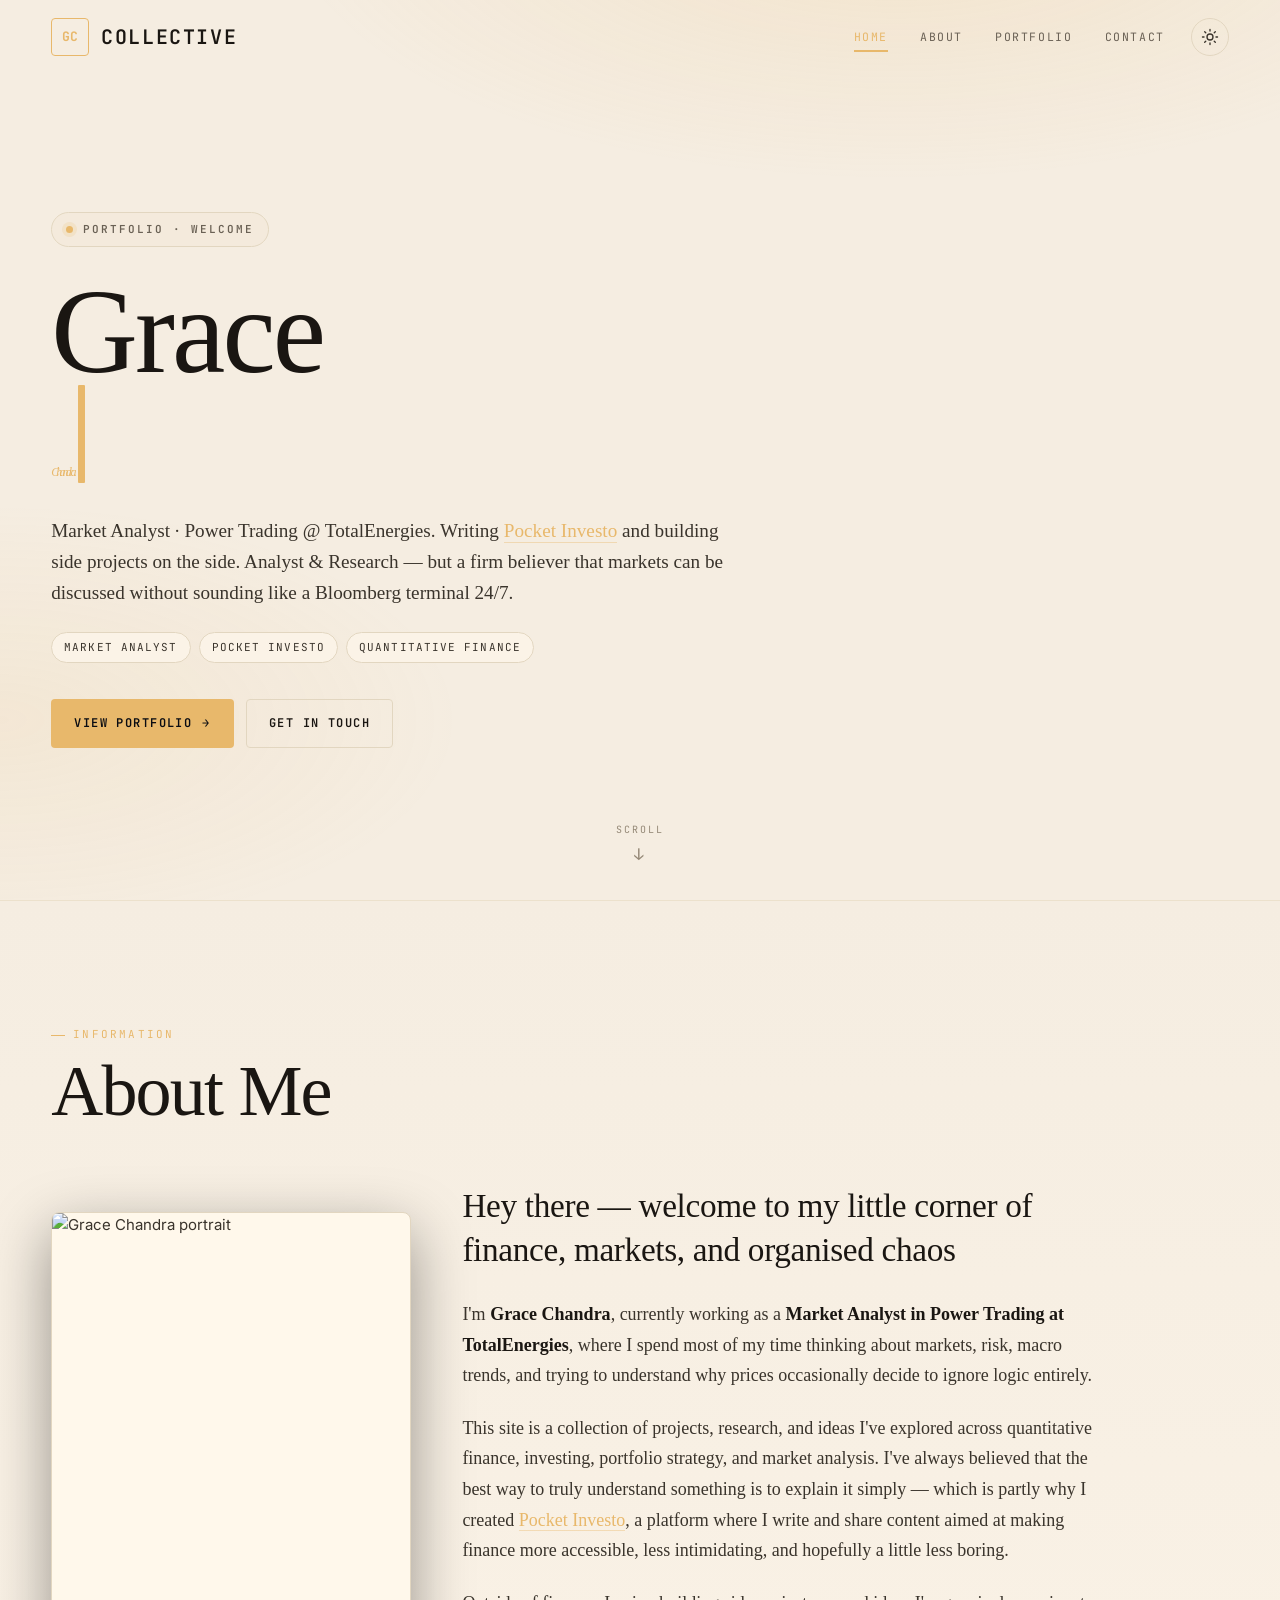
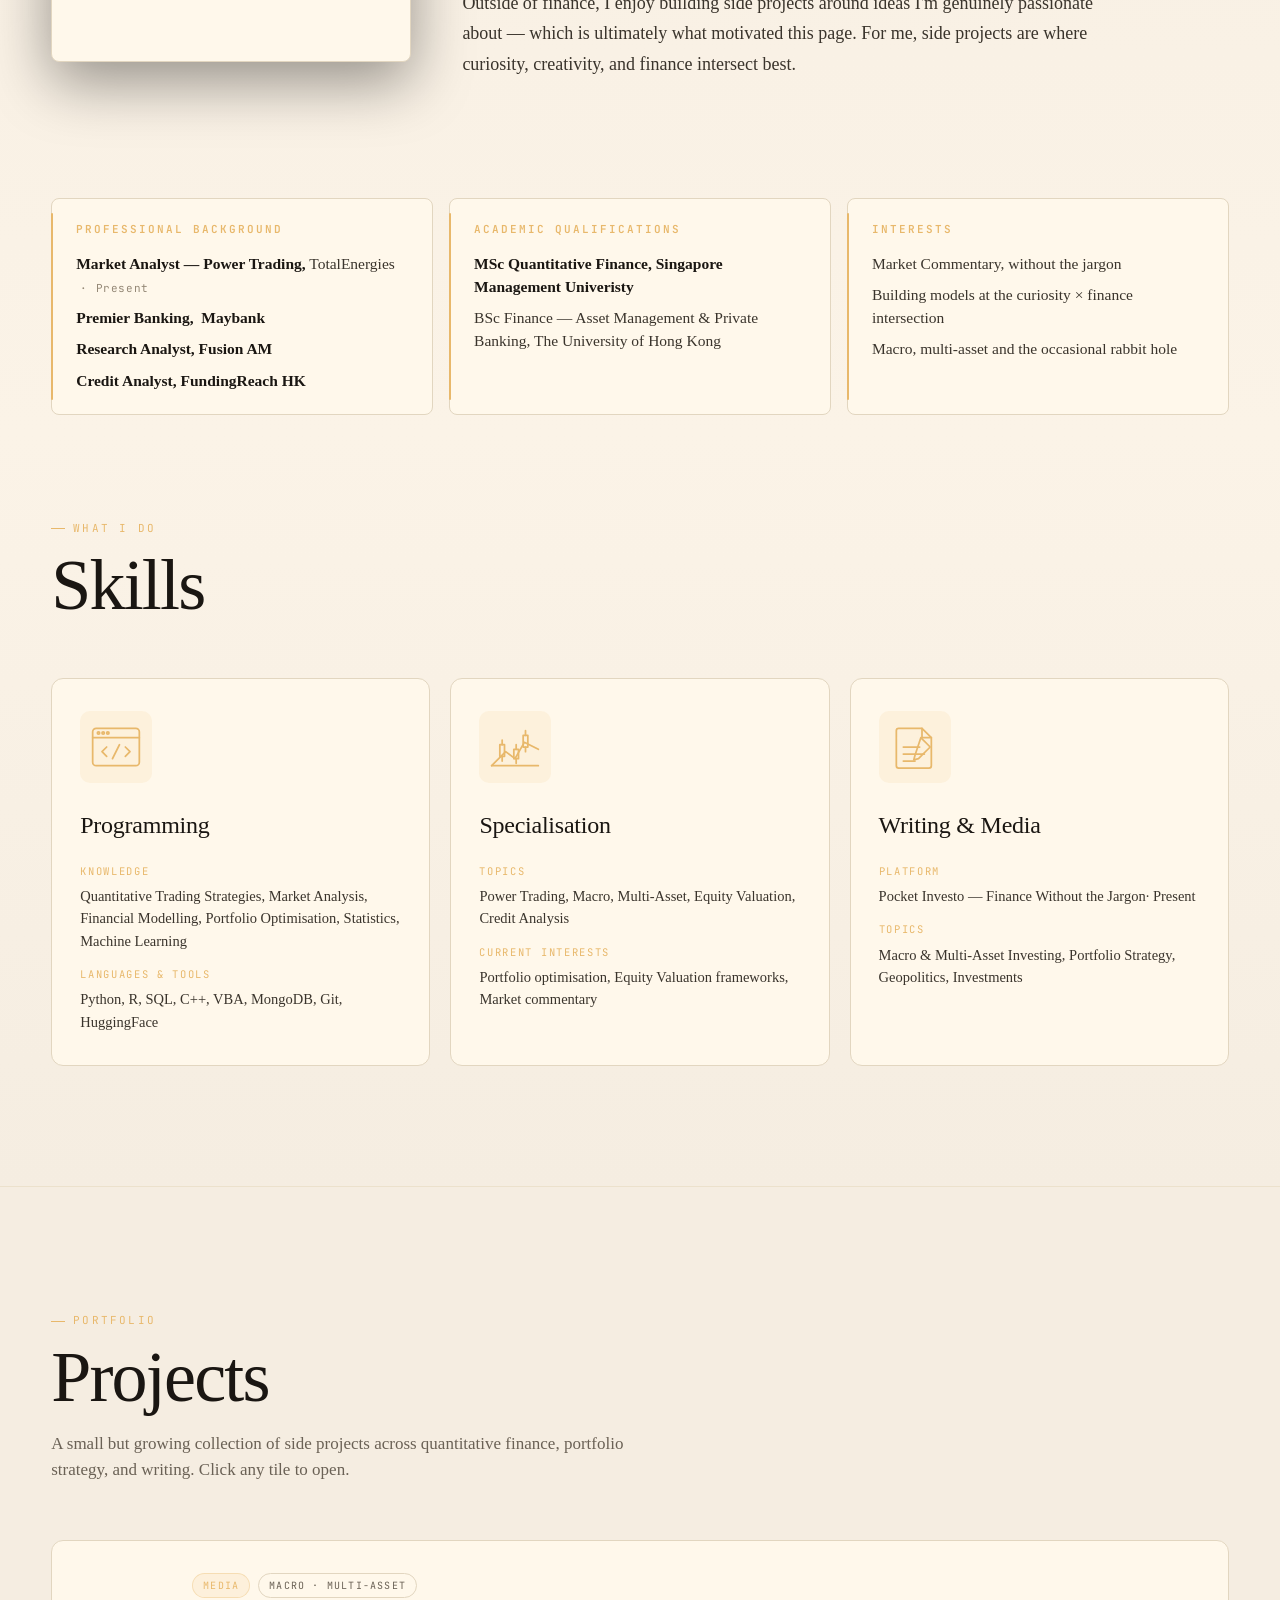
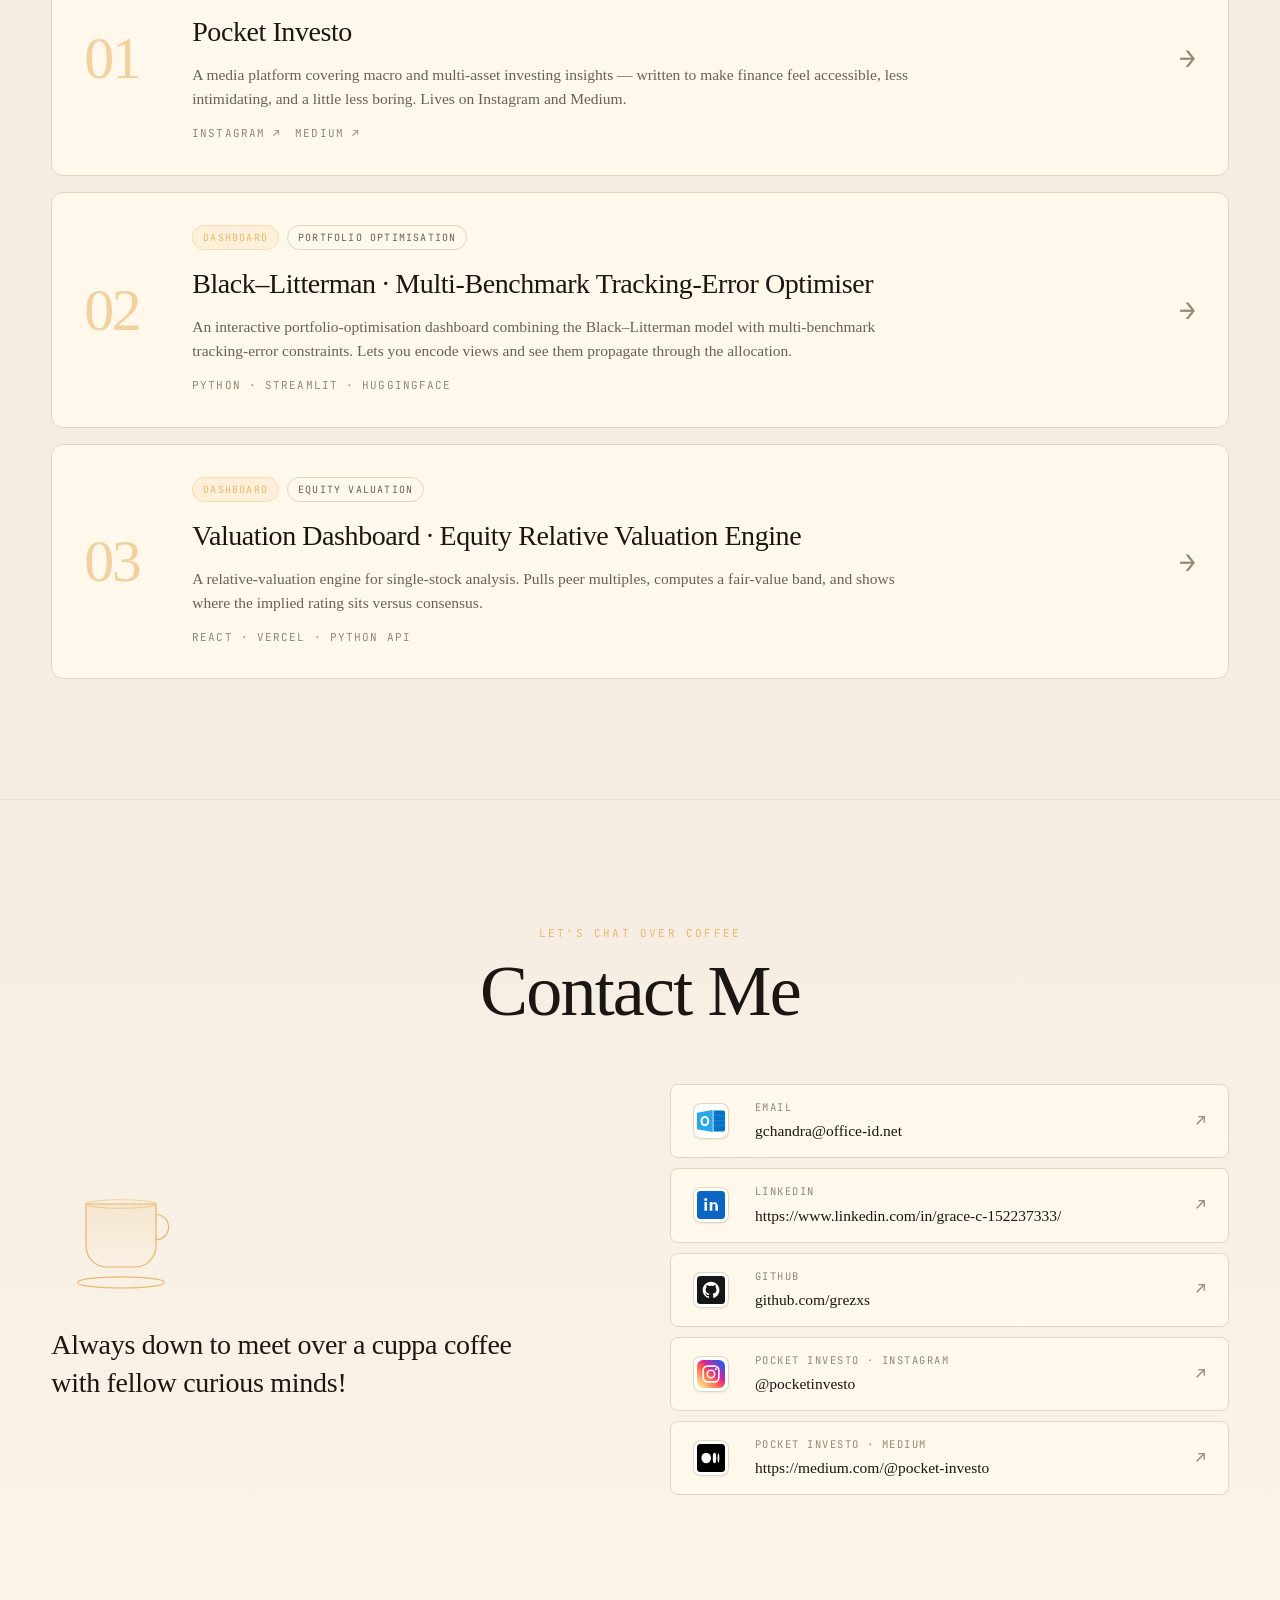
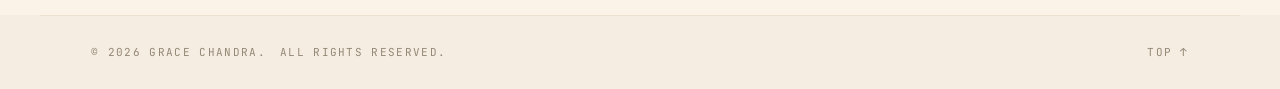
==== Portfolio.html @ b72a038a "Add files via upload first commit" ====
<!doctype html>
<html lang="en" data-theme="dark">
<head>
  <meta charset="utf-8" />
  <meta name="viewport" content="width=device-width, initial-scale=1" />
  <title>GCollective · Market Analyst · Pocket Investo</title>
  <link rel="stylesheet" href="colors_and_type.css" />
  <link rel="stylesheet" href="quant.css" />
</head>
<body>

  <!-- ────────────────  NAV  ──────────────── -->
  <header class="nav" data-screen-label="00 Nav">
    <a class="brand" href="#home" aria-label="Home">
      <span class="brand-mark">GC</span>
      <span class="brand-text">
        <span class="brand-name" style="text-transform: none; font-size: 20px">COLLECTIVE<span style="text-transform: lowercase;"></span></span>
      </span>
    </a>
    <nav class="nav-links" aria-label="Primary">
      <a href="#home">Home</a>
      <a href="#about">About</a>
      <a href="#portfolio">Portfolio</a>
      <a href="#contact">Contact</a>
      <button class="theme-toggle" id="theme-toggle" aria-label="Toggle dark/light mode" title="Toggle dark/light mode">
        <svg class="icon-sun"  viewBox="0 0 24 24" width="18" height="18" fill="none" stroke="currentColor" stroke-width="1.8" stroke-linecap="round" stroke-linejoin="round" aria-hidden="true"><circle cx="12" cy="12" r="4"/><path d="M12 2v2M12 20v2M2 12h2M20 12h2M4.93 4.93l1.41 1.41M17.66 17.66l1.41 1.41M4.93 19.07l1.41-1.41M17.66 6.34l1.41-1.41"/></svg>
        <svg class="icon-moon" viewBox="0 0 24 24" width="18" height="18" fill="none" stroke="currentColor" stroke-width="1.8" stroke-linecap="round" stroke-linejoin="round" aria-hidden="true"><path d="M21 12.79A9 9 0 1 1 11.21 3 7 7 0 0 0 21 12.79z"/></svg>
      </button>
    </nav>
  </header>


  <!-- ────────────────  HERO / HOME  ──────────────── -->
  <section id="home" class="hero" data-screen-label="01 Home">
    <div class="hero-grid">
      <div class="hero-text">
        <div class="eyebrow">
          <span class="dot"></span>
          <span>PORTFOLIO · WELCOME</span>
        </div>

        <h1 class="display display-cycle" aria-label="Grace Chandra">
          <span class="cyc cyc-1" style="text-align: left"><span class="cyc-text" data-cyc="first" style="font-size: 120px">GC</span><span class="cyc-caret" data-caret="first"></span></span>
          <em class="cyc cyc-2"><span class="cyc-text" data-cyc="second" style="font-size: 12px">Investo.</span><span class="cyc-caret" data-caret="second"></span></em>
        </h1>

        <p class="lede">
          Market Analyst&nbsp;·&nbsp;Power Trading @ TotalEnergies. Writing
          <a href="https://www.instagram.com/pocketinvesto/" target="_blank" rel="noopener">Pocket Investo</a> and building side projects on the side.
          Analyst &amp; Research — but a firm believer that markets can be discussed without sounding like a Bloomberg terminal 24/7.
        </p>

        <p class="subline">
          <span class="pill">Market Analyst</span>
          <span class="pill">Pocket Investo</span>
          <span class="pill">Quantitative Finance</span>
        </p>

        <div class="cta-row">
          <a class="btn btn-primary" href="#portfolio">View Portfolio <span class="arrow">→</span></a>
          <a class="btn btn-ghost" href="#contact">Get in Touch</a>
        </div>
      </div>
    </div>

    <a href="#about" class="scroll-cue" aria-label="Scroll to About">
      <span>Scroll</span>
      <span class="arrow-down">↓</span>
    </a>
  </section>


  <!-- ────────────────  ABOUT  ──────────────── -->
  <section id="about" class="about" data-screen-label="02 About">
    <div class="section-head">
      <span class="kicker">Information</span>
      <h2 class="section-title">About Me</h2>
    </div>

    <div class="about-grid">
      <aside class="about-portrait">
        <div class="portrait-frame">
          <img src="uploads/profile_photo-1779107122001.png" alt="Grace Chandra portrait" />
        </div>
        <div class="portrait-caption">
          <span>
</span>
          <span>
</span>
        </div>
      </aside>

      <div class="about-body">
        <p class="hello">Hey there — welcome to my little corner of finance, markets, and organised chaos</p>

        <p>
          I'm <strong>Grace Chandra</strong>, currently working as a <strong>Market Analyst in Power Trading at TotalEnergies</strong>, where I spend most of my time thinking about markets, risk, macro trends, and trying to understand why prices occasionally decide to ignore logic entirely.
        </p>

        <p>
          This site is a collection of projects, research, and ideas I've explored across quantitative finance, investing, portfolio strategy, and market analysis. I've always believed that the best way to truly understand something is to explain it simply — which is partly why I created <a href="https://www.instagram.com/pocketinvesto/" target="_blank" rel="noopener">Pocket Investo</a>, a platform where I write and share content aimed at making finance more accessible, less intimidating, and hopefully a little less boring.
        </p>

        <p>
          Outside of finance, I enjoy building side projects around ideas I'm genuinely passionate about — which is ultimately what motivated this page. For me, side projects are where curiosity, creativity, and finance intersect best.
        </p>
      </div>
    </div>

    <!-- ──────────  BIO BLOCKS  ────────── -->
    <div class="bio-blocks">
      <div class="bio-block">
        <h3>Professional Background</h3>
        <ul>
          <li><strong>Market Analyst — Power Trading,</strong> TotalEnergies <em>· Present</em></li>
          <li><strong>Premier Banking,  Maybank</strong></li>
          <li><strong>Research Analyst, Fusion AM</strong></li>
          <li><strong>Credit Analyst, FundingReach HK</strong></li>
        </ul>
      </div>

      <div class="bio-block">
        <h3>Academic Qualifications</h3>
        <ul>
          <li><strong>MSc Quantitative Finance, Singapore Management Univeristy</strong></li>
          <li>BSc Finance — Asset Management &amp; Private Banking, The University of Hong Kong</li>
        </ul>
      </div>

      <div class="bio-block">
        <h3>Interests</h3>
        <ul>
          <li>Market Commentary, without the jargon</li>
          <li>Building models at the curiosity × finance intersection</li>
          <li>Macro, multi-asset and the occasional rabbit hole</li>
        </ul>
      </div>
    </div>


    <!-- ──────────  SKILLS  ────────── -->
    <div class="section-head" style="margin-top: 100px;">
      <span class="kicker">What I Do</span>
      <h2 class="section-title">Skills</h2>
    </div>

    <div class="skills-grid">
      <article class="skill-card">
        <div class="skill-icon">
          <!-- code glyph -->
          <svg viewBox="0 0 48 48" width="56" height="56" fill="none" stroke="currentColor" stroke-width="1.5" stroke-linecap="round" stroke-linejoin="round" aria-hidden="true">
            <rect x="4" y="8" width="40" height="32" rx="3"/>
            <path d="M4 16h40"/>
            <circle cx="9" cy="12" r="1"/>
            <circle cx="13" cy="12" r="1"/>
            <circle cx="17" cy="12" r="1"/>
            <path d="M16 24l-4 4 4 4"/>
            <path d="M32 24l4 4-4 4"/>
            <path d="M27 22l-6 12"/>
          </svg>
        </div>
        <h3>Programming</h3>
        <p class="skill-label">Knowledge</p>
        <p>Quantitative Trading Strategies, Market Analysis, Financial Modelling, Portfolio Optimisation, Statistics, Machine Learning</p>
        <p class="skill-label">Languages &amp; Tools</p>
        <p>Python, R, SQL, C++, VBA, MongoDB, Git, HuggingFace </p>
      </article>

      <article class="skill-card">
        <div class="skill-icon">
          <!-- specialisation: candlestick + trend -->
          <svg viewBox="0 0 48 48" width="56" height="56" fill="none" stroke="currentColor" stroke-width="1.5" stroke-linecap="round" stroke-linejoin="round" aria-hidden="true">
            <path d="M4 40h40"/>
            <path d="M4 40L16 28l8 6 8-14 12 6"/>
            <rect x="11" y="22" width="4" height="10"/>
            <path d="M13 18v4M13 32v4"/>
            <rect x="23" y="26" width="4" height="8"/>
            <path d="M25 22v4M25 34v4"/>
            <rect x="31" y="14" width="4" height="10"/>
            <path d="M33 10v4M33 24v4"/>
          </svg>
        </div>
        <h3>Specialisation</h3>
        <p class="skill-label">Topics</p>
        <p>Power Trading, Macro, Multi-Asset, Equity Valuation, Credit Analysis</p>
        <p class="skill-label">Current Interests</p>
        <p>Portfolio optimisation, Equity Valuation frameworks, Market commentary</p>
      </article>

      <article class="skill-card">
        <div class="skill-icon">
          <!-- writing: pen on paper -->
          <svg viewBox="0 0 48 48" width="56" height="56" fill="none" stroke="currentColor" stroke-width="1.5" stroke-linecap="round" stroke-linejoin="round" aria-hidden="true">
            <path d="M10 8h20l8 8v24a2 2 0 0 1-2 2H10a2 2 0 0 1-2-2V10a2 2 0 0 1 2-2z"/>
            <path d="M30 8v8h8"/>
            <path d="M14 24h14"/>
            <path d="M14 30h18"/>
            <path d="M14 36h10"/>
            <path d="M32 18l8 8-10 10-4 1 1-4z" transform="translate(-3 -2)"/>
          </svg>
        </div>
        <h3>Writing &amp; Media</h3>
        <p class="skill-label">Platform</p>
        <p>Pocket Investo — Finance Without the Jargon· Present</p>
        <p class="skill-label">Topics</p>
        <p>Macro &amp; Multi-Asset Investing, Portfolio Strategy, Geopolitics, Investments</p>
      </article>
    </div>
  </section>


  <!-- ────────────────  PORTFOLIO  ──────────────── -->
  <section id="portfolio" class="portfolio" data-screen-label="03 Portfolio">
    <div class="section-head">
      <span class="kicker">Portfolio</span>
      <h2 class="section-title">Projects</h2>
      <p class="section-sub">A small but growing collection of side projects across quantitative finance, portfolio strategy, and writing. Click any tile to open.</p>
    </div>

    <div class="project-grid">

      <a class="project" href="https://www.instagram.com/pocketinvesto/" target="_blank" rel="noopener">
        <div class="project-no">01</div>
        <div class="project-body">
          <div class="project-tags">
            <span>Media</span>
            <span>Macro · Multi-Asset</span>
          </div>
          <h3 class="project-title">Pocket Investo</h3>
          <p class="project-desc">
            A media platform covering macro and multi-asset investing insights — written to make finance feel accessible, less intimidating, and a little less boring. Lives on Instagram and Medium.
          </p>
          <div class="project-links">
            <span class="project-link">Instagram&nbsp;↗</span>
            <span class="project-link">Medium&nbsp;↗</span>
          </div>
        </div>
        <div class="project-arrow">→</div>
      </a>

      <a class="project" href="https://huggingface.co/spaces/gchandra19/BL-MBTE-Dashboard" target="_blank" rel="noopener">
        <div class="project-no">02</div>
        <div class="project-body">
          <div class="project-tags">
            <span>Dashboard</span>
            <span>Portfolio Optimisation</span>
          </div>
          <h3 class="project-title">Black–Litterman · Multi-Benchmark Tracking-Error Optimiser</h3>
          <p class="project-desc">
            An interactive portfolio-optimisation dashboard combining the Black–Litterman model with multi-benchmark tracking-error constraints. Lets you encode views and see them propagate through the allocation.
          </p>
          <div class="project-links">
            <span class="project-link">Python&nbsp;·&nbsp;Streamlit&nbsp;·&nbsp;HuggingFace</span>
          </div>
        </div>
        <div class="project-arrow">→</div>
      </a>

      <a class="project" href="https://stock-rating-analysis.vercel.app/" target="_blank" rel="noopener">
        <div class="project-no">03</div>
        <div class="project-body">
          <div class="project-tags">
            <span>Dashboard</span>
            <span>Equity Valuation</span>
          </div>
          <h3 class="project-title">Valuation Dashboard · Equity Relative Valuation Engine
</h3>
          <p class="project-desc">
            A relative-valuation engine for single-stock analysis. Pulls peer multiples, computes a fair-value band, and shows where the implied rating sits versus consensus.
          </p>
          <div class="project-links">
            <span class="project-link">React&nbsp;·&nbsp;Vercel&nbsp;·&nbsp;Python&nbsp;API</span>
          </div>
        </div>
        <div class="project-arrow">→</div>
      </a>

    </div>
  </section>


  <!-- ────────────────  CONTACT  ──────────────── -->
  <section id="contact" class="contact" data-screen-label="04 Contact">
    <div class="section-head centered">
      <span class="kicker">Let's chat over coffee</span>
      <h2 class="section-title">Contact Me</h2>
    </div>

    <div class="contact-grid">
      <div class="contact-blurb">
        <!-- Illustration: animated, switchable via Tweaks → Contact illo -->
        <div class="contact-illo" aria-hidden="true">

          <!-- A) Coffee cup with rising steam (default) -->
          <svg viewBox="0 0 200 200" class="coffee-svg illo-variant" data-illo="coffee">
            <defs>
              <linearGradient id="cgrad" x1="0" x2="0" y1="0" y2="1">
                <stop offset="0%"  stop-color="var(--action)" stop-opacity="0.18"/>
                <stop offset="100%" stop-color="var(--action)" stop-opacity="0"/>
              </linearGradient>
              <clipPath id="steamClip">
                <rect x="55" y="-20" width="90" height="70"/>
              </clipPath>
            </defs>
            <!-- Steam group: each wisp drifts up & fades, staggered -->
            <g clip-path="url(#steamClip)" class="steam-group">
              <path class="wisp wisp-1" d="M82 50 q-7 -12 3 -22 q11 12 -3 22z" fill="none" stroke="currentColor" stroke-width="1.5"/>
              <path class="wisp wisp-2" d="M100 50 q-7 -12 3 -22 q11 12 -3 22z" fill="none" stroke="currentColor" stroke-width="1.5"/>
              <path class="wisp wisp-3" d="M118 50 q-7 -12 3 -22 q11 12 -3 22z" fill="none" stroke="currentColor" stroke-width="1.5"/>
            </g>
            <!-- Cup (gently bobs) -->
            <g class="cup-group">
              <path d="M50 60 h100 v60 a30 30 0 0 1 -30 30 h-40 a30 30 0 0 1 -30 -30 z" fill="url(#cgrad)" stroke="currentColor" stroke-width="1.75"/>
              <path d="M150 75 a18 18 0 0 1 0 36" fill="none" stroke="currentColor" stroke-width="1.75"/>
              <ellipse cx="100" cy="60" rx="50" ry="6" fill="none" stroke="currentColor" stroke-width="1.5" opacity="0.6"/>
            </g>
            <!-- Saucer (static base) -->
            <ellipse cx="100" cy="172" rx="62" ry="8" fill="none" stroke="currentColor" stroke-width="1.75"/>
          </svg>

          <!-- B) Top-down: ripple in a cup -->
          <svg viewBox="0 0 200 200" class="coffee-svg illo-variant" data-illo="ripple">
            <circle cx="100" cy="100" r="64" fill="none" stroke="currentColor" stroke-width="1.75"/>
            <circle cx="100" cy="100" r="54" fill="url(#cgrad)" stroke="currentColor" stroke-width="1.25" opacity="0.85"/>
            <!-- Concentric ripples expanding outward -->
            <circle class="ripple ripple-1" cx="100" cy="100" r="6" fill="none" stroke="currentColor" stroke-width="1.25"/>
            <circle class="ripple ripple-2" cx="100" cy="100" r="6" fill="none" stroke="currentColor" stroke-width="1.25"/>
            <circle class="ripple ripple-3" cx="100" cy="100" r="6" fill="none" stroke="currentColor" stroke-width="1.25"/>
            <!-- Handle hint -->
            <path d="M164 88 a14 14 0 0 1 0 24" fill="none" stroke="currentColor" stroke-width="1.5" opacity="0.7"/>
          </svg>

          <!-- C) Abstract steam waves only — minimal -->
          <svg viewBox="0 0 200 200" class="coffee-svg illo-variant" data-illo="waves">
            <g class="waves-group" fill="none" stroke="currentColor" stroke-width="1.5" stroke-linecap="round">
              <path class="wave wave-1" d="M40 110 q15 -18 30 0 t30 0 t30 0 t30 0"/>
              <path class="wave wave-2" d="M40 100 q15 -18 30 0 t30 0 t30 0 t30 0" opacity="0.7"/>
              <path class="wave wave-3" d="M40 90 q15 -18 30 0 t30 0 t30 0 t30 0" opacity="0.45"/>
              <path class="wave wave-4" d="M40 80 q15 -18 30 0 t30 0 t30 0 t30 0" opacity="0.25"/>
            </g>
            <!-- Tiny cup base anchor -->
            <line x1="56" y1="148" x2="144" y2="148" stroke="currentColor" stroke-width="1.5"/>
            <line x1="68" y1="158" x2="132" y2="158" stroke="currentColor" stroke-width="1.25" opacity="0.6"/>
          </svg>

          <!-- D) Coffee bean orbit -->
          <svg viewBox="0 0 200 200" class="coffee-svg illo-variant" data-illo="bean">
            <circle cx="100" cy="100" r="70" fill="none" stroke="currentColor" stroke-width="1" opacity="0.35" stroke-dasharray="2 5"/>
            <!-- Bean -->
            <g class="bean-group">
              <ellipse cx="100" cy="100" rx="28" ry="42" fill="url(#cgrad)" stroke="currentColor" stroke-width="1.75" transform="rotate(-18 100 100)"/>
              <path d="M100 64 q-8 36 0 72" fill="none" stroke="currentColor" stroke-width="1.5" transform="rotate(-18 100 100)"/>
            </g>
            <!-- Orbiting dots -->
            <circle class="orbit-dot orbit-1" cx="100" cy="30" r="3" fill="currentColor"/>
            <circle class="orbit-dot orbit-2" cx="100" cy="30" r="2" fill="currentColor" opacity="0.6"/>
          </svg>

        </div>

        <p class="lede">Always down to meet over a cuppa coffee with fellow curious minds!</p>
      </div>

      <ul class="contact-list">
        <li>
          <a href="mailto:gchandra@office-id.net">
            <span class="ch-icon" aria-hidden="true">
              <!-- Outlook -->
              <svg viewBox="0 0 32 32" width="22" height="22">
                <path fill="#0072C6" d="M19 4h11a2 2 0 0 1 2 2v20a2 2 0 0 1-2 2H19V4z"/>
                <path fill="#0364B8" d="M19 8h13v6H19zM19 14h13v6H19zM19 20h13v6H19z" opacity=".25"/>
                <path fill="#fff" d="M19 9h13v.5H19zM19 15h13v.5H19zM19 21h13v.5H19z" opacity=".5"/>
                <path fill="#1490DF" d="M19 4l13 6v12l-13 6V4z" opacity=".15"/>
                <path fill="#28A8EA" d="M0 6.5l18-3v25l-18-3v-19z"/>
                <path fill="#fff" d="M9 10.2c-2.9 0-5 2.4-5 5.9s2.1 5.9 5 5.9 5-2.4 5-5.9-2.1-5.9-5-5.9zm0 9.6c-1.6 0-2.6-1.5-2.6-3.7s1-3.7 2.6-3.7 2.6 1.5 2.6 3.7-1 3.7-2.6 3.7z"/>
              </svg>
            </span>
            <span class="ch-text">
              <span class="ch-label">Email</span>
              <span class="ch-value">gchandra@office-id.net</span>
            </span>
            <span class="ch-arrow">↗</span>
          </a>
        </li>
        <li>
          <a href="https://www.linkedin.com/in/grace-c-152237333/" target="_blank" rel="noopener">
            <span class="ch-icon" aria-hidden="true">
              <!-- LinkedIn -->
              <svg viewBox="0 0 32 32" width="22" height="22">
                <rect width="32" height="32" rx="4" fill="#0A66C2"/>
                <path fill="#fff" d="M11.5 12.5h-3v10h3v-10zM10 8a1.75 1.75 0 1 0 0 3.5A1.75 1.75 0 0 0 10 8zM23.5 16.6c0-2.4-1.3-3.8-3.3-3.8-1.5 0-2.3.85-2.7 1.45V12.5H14.5v10h3v-5.4c0-1.5.7-2.4 1.95-2.4s1.55.9 1.55 2.4v5.4h3v-5.9z"/>
              </svg>
            </span>
            <span class="ch-text">
              <span class="ch-label">LinkedIn</span>
              <span class="ch-value">https://www.linkedin.com/in/grace-c-152237333/</span>
            </span>
            <span class="ch-arrow">↗</span>
          </a>
        </li>
        <li>
          <a href="https://github.com/grezxs" target="_blank" rel="noopener">
            <span class="ch-icon" aria-hidden="true">
              <!-- GitHub -->
              <svg viewBox="0 0 32 32" width="22" height="22">
                <rect width="32" height="32" rx="4" fill="#181717"/>
                <path fill="#fff" d="M16 6.5c-5.25 0-9.5 4.25-9.5 9.5 0 4.2 2.72 7.76 6.5 9.02.48.08.65-.2.65-.46v-1.6c-2.65.58-3.2-1.27-3.2-1.27-.43-1.1-1.05-1.4-1.05-1.4-.87-.6.06-.58.06-.58.95.07 1.45.98 1.45.98.85 1.46 2.23 1.04 2.78.8.08-.62.33-1.04.6-1.28-2.11-.24-4.34-1.06-4.34-4.7 0-1.04.37-1.9 1-2.56-.1-.25-.43-1.23.1-2.56 0 0 .8-.26 2.63.98a9.1 9.1 0 0 1 4.78 0c1.83-1.24 2.63-.98 2.63-.98.53 1.33.2 2.31.1 2.56.62.66 1 1.52 1 2.56 0 3.65-2.23 4.46-4.35 4.7.34.3.64.88.64 1.78v2.63c0 .26.17.55.66.46 3.78-1.26 6.5-4.82 6.5-9.02 0-5.25-4.25-9.5-9.5-9.5z"/>
              </svg>
            </span>
            <span class="ch-text">
              <span class="ch-label">GitHub</span>
              <span class="ch-value">github.com/grezxs</span>
            </span>
            <span class="ch-arrow">↗</span>
          </a>
        </li>
        <li>
          <a href="https://www.instagram.com/pocketinvesto/" target="_blank" rel="noopener">
            <span class="ch-icon" aria-hidden="true">
              <!-- Instagram -->
              <svg viewBox="0 0 32 32" width="22" height="22">
                <defs>
                  <linearGradient id="ig-grad" x1="0" y1="1" x2="1" y2="0">
                    <stop offset="0%"   stop-color="#fdf497"/>
                    <stop offset="5%"   stop-color="#fdf497"/>
                    <stop offset="45%"  stop-color="#fd5949"/>
                    <stop offset="60%"  stop-color="#d6249f"/>
                    <stop offset="90%"  stop-color="#285AEB"/>
                  </linearGradient>
                </defs>
                <rect width="32" height="32" rx="7" fill="url(#ig-grad)"/>
                <rect x="7" y="7" width="18" height="18" rx="5" fill="none" stroke="#fff" stroke-width="1.8"/>
                <circle cx="16" cy="16" r="4.2" fill="none" stroke="#fff" stroke-width="1.8"/>
                <circle cx="21.5" cy="10.5" r="1.2" fill="#fff"/>
              </svg>
            </span>
            <span class="ch-text">
              <span class="ch-label">Pocket Investo · Instagram</span>
              <span class="ch-value">@pocketinvesto</span>
            </span>
            <span class="ch-arrow">↗</span>
          </a>
        </li>
        <li>
          <a href="https://medium.com/@pocketinvesto" target="_blank" rel="noopener">
            <span class="ch-icon" aria-hidden="true">
              <!-- Medium -->
              <svg viewBox="0 0 32 32" width="22" height="22">
                <rect width="32" height="32" rx="4" fill="#000"/>
                <ellipse cx="10.5" cy="16" rx="5.5" ry="6" fill="#fff"/>
                <ellipse cx="20" cy="16" rx="2" ry="6" fill="#fff"/>
                <ellipse cx="24.5" cy="16" rx="1" ry="5.2" fill="#fff"/>
              </svg>
            </span>
            <span class="ch-text">
              <span class="ch-label">Pocket Investo · Medium</span>
              <span class="ch-value">https://medium.com/@pocket-investo</span>
            </span>
            <span class="ch-arrow">↗</span>
          </a>
        </li>
      </ul>
    </div>
  </section>


  <!-- ────────────────  FOOTER  ──────────────── -->
  <footer class="footer">
    <div class="foot-row">
      <span>© 2026 Grace Chandra.</span>
      <span>All rights reserved.</span>
    </div>
    <div class="foot-row">
      <a href="#home">Top ↑</a>
    </div>
  </footer>


  <!-- ────────────────  TWEAKS PANEL  ──────────────── -->
  <div class="tweaks" id="tweaks" hidden>
    <div class="tweaks-head">
      <span>Tweaks</span>
      <button class="tweaks-close" id="tweaks-close" aria-label="Close tweaks">×</button>
    </div>
    <div class="tweaks-body">

      <div class="tw-section">
        <div class="tw-label">Accent</div>
        <div class="tw-swatches" data-key="accent">
          <button class="tw-swatch" data-value="#e8b86b" style="--c:#e8b86b" title="Gold"></button>
          <button class="tw-swatch" data-value="#ff9e1b" style="--c:#ff9e1b" title="Amber"></button>
          <button class="tw-swatch" data-value="#7eb893" style="--c:#7eb893" title="Sage"></button>
          <button class="tw-swatch" data-value="#8aa9ff" style="--c:#8aa9ff" title="Periwinkle"></button>
          <button class="tw-swatch" data-value="#d97a7a" style="--c:#d97a7a" title="Claret"></button>
        </div>
      </div>

      <div class="tw-section">
        <div class="tw-label">Heading style</div>
        <div class="tw-radio" data-key="headingStyle">
          <button data-value="italic">Italic accent</button>
          <button data-value="plain">Plain</button>
          <button data-value="underline">Underline</button>
        </div>
      </div>

      <div class="tw-section">
        <div class="tw-label">Portrait shape</div>
        <div class="tw-radio" data-key="portraitShape">
          <button data-value="rect">Rect</button>
          <button data-value="rounded">Rounded</button>
          <button data-value="circle">Circle</button>
        </div>
      </div>

      <div class="tw-section">
        <div class="tw-label">Density</div>
        <div class="tw-radio" data-key="density">
          <button data-value="compact">Compact</button>
          <button data-value="default">Default</button>
          <button data-value="roomy">Roomy</button>
        </div>
      </div>

      <div class="tw-section">
        <div class="tw-label">Theme</div>
        <div class="tw-radio" data-key="theme">
          <button data-value="dark">Dark</button>
          <button data-value="midnight">Midnight</button>
          <button data-value="paper">Light</button>
        </div>
      </div>

      <div class="tw-section">
        <div class="tw-label">Display weight</div>
        <div class="tw-radio" data-key="displayWeight">
          <button data-value="light">Light</button>
          <button data-value="regular">Regular</button>
          <button data-value="bold">Bold</button>
        </div>
      </div>

      <div class="tw-section">
        <div class="tw-label">Background</div>
        <div class="tw-radio" data-key="background">
          <button data-value="glow">Glow</button>
          <button data-value="grid">Grid</button>
          <button data-value="plain">Plain</button>
        </div>
      </div>

      <div class="tw-section">
        <div class="tw-label">Nav style</div>
        <div class="tw-radio" data-key="navStyle">
          <button data-value="floating">Glass</button>
          <button data-value="solid">Solid</button>
          <button data-value="minimal">Minimal</button>
        </div>
      </div>

      <div class="tw-section">
        <div class="tw-label">Project tile</div>
        <div class="tw-radio" data-key="projectStyle">
          <button data-value="card">Card</button>
          <button data-value="minimal">Minimal</button>
          <button data-value="index">Index</button>
        </div>
      </div>

      <div class="tw-section">
        <div class="tw-label">Show hero pills</div>
        <div class="tw-toggle" data-key="showPills">
          <button data-value="true">On</button>
          <button data-value="false">Off</button>
        </div>
      </div>

      <div class="tw-section">
        <div class="tw-label">Show skills section</div>
        <div class="tw-toggle" data-key="showSkills">
          <button data-value="true">On</button>
          <button data-value="false">Off</button>
        </div>
      </div>

      <div class="tw-section">
        <div class="tw-label">Show coffee illustration</div>
        <div class="tw-toggle" data-key="showCoffee">
          <button data-value="true">On</button>
          <button data-value="false">Off</button>
        </div>
      </div>

      <div class="tw-section">
        <div class="tw-label">Contact illustration</div>
        <div class="tw-radio" data-key="contactIllo">
          <button data-value="coffee">Cup</button>
          <button data-value="ripple">Ripple</button>
          <button data-value="waves">Waves</button>
          <button data-value="bean">Bean</button>
        </div>
      </div>

    </div>
  </div>

  <!-- ────────────────  ACTIVE NAV HIGHLIGHTING + REVEAL  ──────────────── -->
  <script>
    (function () {
      const links = document.querySelectorAll('.nav-links a');
      const sections = ['home','about','portfolio','contact'].map(id => document.getElementById(id));

      function setActive(id) {
        links.forEach(a => {
          a.classList.toggle('active', a.getAttribute('href') === '#' + id);
        });
      }

      const obs = new IntersectionObserver((entries) => {
        entries.forEach(e => {
          if (e.isIntersecting) setActive(e.target.id);
        });
      }, { rootMargin: '-40% 0px -50% 0px', threshold: 0 });

      sections.forEach(s => s && obs.observe(s));

      // Reveal on scroll
      const reveal = document.querySelectorAll('.section-head, .about-grid, .bio-block, .skill-card, .project, .contact-blurb, .contact-list, .hero-text, .hero-photo');
      const robs = new IntersectionObserver((entries) => {
        entries.forEach(e => {
          if (e.isIntersecting) {
            e.target.classList.add('in');
            robs.unobserve(e.target);
          }
        });
      }, { threshold: 0.12 });
      reveal.forEach(el => robs.observe(el));

      // Solidify nav on scroll
      const nav = document.querySelector('.nav');
      const onScroll = () => nav.classList.toggle('scrolled', window.scrollY > 24);
      onScroll();
      window.addEventListener('scroll', onScroll, { passive: true });
    })();
  </script>
  <script>
    /* ────────  HERO TITLE — TYPEWRITER CYCLE  ──────── */
    (function () {
      const phrases = [
        ['Grace',  'Chandra.'],
        ['GC',     'Collective.'],
        ['Pocket', 'Investo.']
      ];

      const first  = document.querySelector('[data-cyc="first"]');
      const second = document.querySelector('[data-cyc="second"]');
      const caret1 = document.querySelector('[data-caret="first"]');
      const caret2 = document.querySelector('[data-caret="second"]');
      if (!first || !second) return;

      const TYPE_MS   = 75;
      const DEL_MS    = 38;
      const HOLD_MS   = 1800;
      const GAP_MS    = 220;   // between line 1 and line 2
      const BETWEEN_MS = 380;  // between phrases

      const sleep = (ms) => new Promise(r => setTimeout(r, ms));
      // Slight randomization makes typing feel less mechanical
      const jitter = (ms) => ms + (Math.random() * 30 - 10);

      function showCaret(el, blink = false) {
        if (!el) return;
        el.classList.add('active');
        el.classList.toggle('typing', !blink);
      }
      function hideCaret(el) {
        if (!el) return;
        el.classList.remove('active', 'typing');
      }

      async function type(el, caret, text) {
        showCaret(caret, false);
        for (let i = 1; i <= text.length; i++) {
          el.textContent = text.slice(0, i);
          await sleep(jitter(TYPE_MS));
        }
      }
      async function del(el, caret) {
        showCaret(caret, false);
        const text = el.textContent;
        for (let i = text.length - 1; i >= 0; i--) {
          el.textContent = text.slice(0, i);
          await sleep(DEL_MS);
        }
      }

      async function run() {
        let i = 0;
        // Tiny initial breath so the page settles before the show starts
        await sleep(450);
        while (true) {
          const [a, b] = phrases[i];

          // Type line 1
          await type(first, caret1, a);
          showCaret(caret1, true); // let it blink while we pause
          await sleep(GAP_MS);
          hideCaret(caret1);

          // Type line 2
          await type(second, caret2, b);
          showCaret(caret2, true); // blink during the hold
          await sleep(HOLD_MS);

          // Delete line 2
          await del(second, caret2);
          hideCaret(caret2);

          // Delete line 1
          await del(first, caret1);
          hideCaret(caret1);

          await sleep(BETWEEN_MS);
          i = (i + 1) % phrases.length;
        }
      }

      // Respect reduced-motion: render the canonical name statically
      const reduced = window.matchMedia('(prefers-reduced-motion: reduce)').matches;
      if (reduced) {
        first.textContent  = 'Grace';
        second.textContent = 'Chandra.';
      } else {
        run();
      }
    })();
  </script>
  <script>
    /* ────────  TWEAKS  ──────── */
    (function () {
      const TWEAKS = /*EDITMODE-BEGIN*/{
        "accent": "#e8b86b",
        "headingStyle": "italic",
        "portraitShape": "rect",
        "density": "default",
        "theme": "paper",
        "showCoffee": true,
        "contactIllo": "coffee",
        "displayWeight": "light",
        "background": "glow",
        "navStyle": "floating",
        "projectStyle": "card",
        "showPills": true,
        "showSkills": true
      }/*EDITMODE-END*/;

      const state = { ...TWEAKS };

      const panel = document.getElementById('tweaks');
      const closeBtn = document.getElementById('tweaks-close');

      function apply() {
        const r = document.documentElement;
        // accent — drive --action across the page
        r.style.setProperty('--action', state.accent);
        r.style.setProperty('--action-hover', lighten(state.accent, 0.12));
        r.style.setProperty('--action-soft', hexA(state.accent, 0.12));

        r.dataset.headingStyle = state.headingStyle;
        r.dataset.portraitShape = state.portraitShape;
        r.dataset.density = state.density;
        r.dataset.theme = state.theme;
        r.dataset.showCoffee = state.showCoffee ? 'on' : 'off';
        r.dataset.contactIllo = state.contactIllo;
        r.dataset.displayWeight = state.displayWeight;
        r.dataset.background = state.background;
        r.dataset.navStyle = state.navStyle;
        r.dataset.projectStyle = state.projectStyle;
        r.dataset.showPills = state.showPills ? 'on' : 'off';
        r.dataset.showSkills = state.showSkills ? 'on' : 'off';

        // Update active states on tweak controls
        panel.querySelectorAll('[data-key]').forEach(group => {
          const key = group.dataset.key;
          const val = String(state[key]);
          group.querySelectorAll('button').forEach(b => {
            b.classList.toggle('active', b.dataset.value === val);
          });
        });
      }

      function setKey(key, raw) {
        let value = raw;
        if (raw === 'true') value = true;
        else if (raw === 'false') value = false;
        state[key] = value;
        apply();
        // persist to host
        try {
          window.parent.postMessage({ type: '__edit_mode_set_keys', edits: { [key]: value } }, '*');
        } catch (e) {}
      }

      // Wire up clicks
      panel.querySelectorAll('[data-key]').forEach(group => {
        const key = group.dataset.key;
        group.querySelectorAll('button').forEach(b => {
          b.addEventListener('click', () => setKey(key, b.dataset.value));
        });
      });

      // Host protocol — register listener FIRST, then announce availability
      window.addEventListener('message', (e) => {
        if (e.data?.type === '__activate_edit_mode') {
          panel.hidden = false;
          requestAnimationFrame(() => panel.classList.add('open'));
        } else if (e.data?.type === '__deactivate_edit_mode') {
          panel.classList.remove('open');
          setTimeout(() => { panel.hidden = true; }, 220);
        }
      });
      closeBtn.addEventListener('click', () => {
        panel.classList.remove('open');
        setTimeout(() => { panel.hidden = true; }, 220);
        try {
          window.parent.postMessage({ type: '__edit_mode_dismissed' }, '*');
        } catch (e) {}
      });
      try {
        window.parent.postMessage({ type: '__edit_mode_available' }, '*');
      } catch (e) {}

      // Helpers
      function hexA(hex, a) {
        const { r, g, b } = parseHex(hex);
        return `rgba(${r},${g},${b},${a})`;
      }
      function lighten(hex, amount) {
        const { r, g, b } = parseHex(hex);
        const lr = Math.min(255, Math.round(r + (255 - r) * amount));
        const lg = Math.min(255, Math.round(g + (255 - g) * amount));
        const lb = Math.min(255, Math.round(b + (255 - b) * amount));
        return `rgb(${lr},${lg},${lb})`;
      }
      function parseHex(hex) {
        const h = hex.replace('#', '');
        return {
          r: parseInt(h.slice(0,2), 16),
          g: parseInt(h.slice(2,4), 16),
          b: parseInt(h.slice(4,6), 16),
        };
      }

      apply();

      /* ────────  Top-nav dark/light toggle  ──────── */
      const themeBtn = document.getElementById('theme-toggle');
      themeBtn.addEventListener('click', () => {
        const next = state.theme === 'paper' ? 'dark' : 'paper';
        setKey('theme', next);
      });
    })();
  </script>
</body>
</html>

<style id="__om-edit-overrides">
#contact .lede >:is(h1,h2,h3,h4,h5,h6,p,li,dt,dd,blockquote,figcaption,label,span,a,em,strong,small,td,th,caption) { font-family: "Segoe UI" !important }
#contact .lede >:is(h1,h2,h3,h4,h5,h6,p,li,dt,dd,blockquote,figcaption,label,span,a,em,strong,small,td,th,caption) { font-family: "Financier Display" !important }
#contact .lede >:is(h1,h2,h3,h4,h5,h6,p,li,dt,dd,blockquote,figcaption,label,span,a,em,strong,small,td,th,caption) { font-size: 30px !important }
[aria-label="Home"] :is(h1,h2,h3,h4,h5,h6,p,li,dt,dd,blockquote,figcaption,label,span,a,em,strong,small,td,th,caption) >:is(h1,h2,h3,h4,h5,h6,p,li,dt,dd,blockquote,figcaption,label,span,a,em,strong,small,td,th,caption) >b { font-size: 20px !important }
</style>
---- colors_and_type.css ----
/* ==========================================================================
   Stock Rating Analysis — Design Tokens
   Drop-in: <link rel="stylesheet" href="colors_and_type.css">
   ========================================================================== */

/* If a future surface needs more iconography, Lucide is the closest match
   in spirit (single-weight stroke, restrained). Uncomment to opt in:
   <script src="https://unpkg.com/lucide@latest"></script>
*/

/* Inter & JetBrains Mono — Google Fonts CDN (no local files bundled). */
@import url("https://fonts.googleapis.com/css2?family=Inter:wght@400;500;600;700;800&family=JetBrains+Mono:wght@400;500&display=swap");

/* ─────────────────────────────────────────────────────────────────────
   Financier — the FT brand serif, self-hosted.
   Two optical sizes:
     - Financier Display  → H1, large editorial type (28px+)
     - Financier Text     → body editorial, pull quotes, callouts (≤24px)
   Test naming kept on the @font-face src URLs to match the uploaded files;
   family names are normalised so authors can write `font-family: 'Financier Display'`.
   ───────────────────────────────────────────────────────────────────── */

/* ── Financier Display ──────────────────────────────────────────────── */
@font-face {
  font-family: 'Financier Display';
  font-weight: 300; font-style: normal; font-display: swap;
  src: url('fonts/TestFinancierDisplay-Light-BF6617577302761.otf') format('opentype');
}
@font-face {
  font-family: 'Financier Display';
  font-weight: 300; font-style: italic; font-display: swap;
  src: url('fonts/TestFinancierDisplay-LightItalic-BF66175772ecbb3.otf') format('opentype');
}
@font-face {
  font-family: 'Financier Display';
  font-weight: 400; font-style: normal; font-display: swap;
  src: url('fonts/TestFinancierDisplay-Regular-BF66175772f0c08.otf') format('opentype');
}
@font-face {
  font-family: 'Financier Display';
  font-weight: 400; font-style: italic; font-display: swap;
  src: url('fonts/TestFinancierDisplay-RegularItalic-BF66175772e2ffb.otf') format('opentype');
}
@font-face {
  font-family: 'Financier Display';
  font-weight: 500; font-style: normal; font-display: swap;
  src: url('fonts/TestFinancierDisplay-Medium-BF66175772f1b99.otf') format('opentype');
}
@font-face {
  font-family: 'Financier Display';
  font-weight: 500; font-style: italic; font-display: swap;
  src: url('fonts/TestFinancierDisplay-MediumItalic-BF66175772a68ae.otf') format('opentype');
}
@font-face {
  font-family: 'Financier Display';
  font-weight: 600; font-style: normal; font-display: swap;
  src: url('fonts/TestFinancierDisplay-Semibold-BF66175772a85c7.otf') format('opentype');
}
@font-face {
  font-family: 'Financier Display';
  font-weight: 600; font-style: italic; font-display: swap;
  src: url('fonts/TestFinancierDisplay-SemiboldItalic-BF66175772e11c7.otf') format('opentype');
}
@font-face {
  font-family: 'Financier Display';
  font-weight: 700; font-style: normal; font-display: swap;
  src: url('fonts/TestFinancierDisplay-Bold-BF661757723d7e3.otf') format('opentype');
}
@font-face {
  font-family: 'Financier Display';
  font-weight: 700; font-style: italic; font-display: swap;
  src: url('fonts/TestFinancierDisplay-BoldItalic-BF66175772cbe41.otf') format('opentype');
}
@font-face {
  font-family: 'Financier Display';
  font-weight: 900; font-style: normal; font-display: swap;
  src: url('fonts/TestFinancierDisplay-Black-BF6617577273d88.otf') format('opentype');
}
@font-face {
  font-family: 'Financier Display';
  font-weight: 900; font-style: italic; font-display: swap;
  src: url('fonts/TestFinancierDisplay-BlackItalic-BF6617577248bda.otf') format('opentype');
}

/* ── Financier Text ─────────────────────────────────────────────────── */
@font-face {
  font-family: 'Financier Text';
  font-weight: 400; font-style: normal; font-display: swap;
  src: url('fonts/TestFinancierText-Regular-BF66175773066ef.otf') format('opentype');
}
@font-face {
  font-family: 'Financier Text';
  font-weight: 400; font-style: italic; font-display: swap;
  src: url('fonts/TestFinancierText-RegularItalic-BF66175772ca8b9.otf') format('opentype');
}
@font-face {
  font-family: 'Financier Text';
  font-weight: 500; font-style: normal; font-display: swap;
  src: url('fonts/TestFinancierText-Medium-BF66175772edb27.otf') format('opentype');
}
@font-face {
  font-family: 'Financier Text';
  font-weight: 500; font-style: italic; font-display: swap;
  src: url('fonts/TestFinancierText-MediumItalic-BF66175772ad058.otf') format('opentype');
}
@font-face {
  font-family: 'Financier Text';
  font-weight: 700; font-style: normal; font-display: swap;
  src: url('fonts/TestFinancierText-Bold-BF66175772cf1e5.otf') format('opentype');
}
@font-face {
  font-family: 'Financier Text';
  font-weight: 700; font-style: italic; font-display: swap;
  src: url('fonts/TestFinancierText-BoldItalic-BF66175772c74e7.otf') format('opentype');
}
@font-face {
  font-family: 'Financier Text';
  font-weight: 900; font-style: normal; font-display: swap;
  src: url('fonts/TestFinancierText-Black-BF66175772e3db2.otf') format('opentype');
}
@font-face {
  font-family: 'Financier Text';
  font-weight: 900; font-style: italic; font-display: swap;
  src: url('fonts/TestFinancierText-BlackItalic-BF66175771925e6.otf') format('opentype');
}

/* =====================================================================
   Theme palette — Light = FT paper / Dark = Bloomberg terminal (default).
   Set `data-theme="light"` or `data-theme="dark"` on <html> (or any
   ancestor). Defaults to dark, with `prefers-color-scheme: light` as a
   fallback when no explicit theme is set.
   ===================================================================== */

:root,
:root[data-theme="dark"] {
  /* ── Surface (Bloomberg terminal — near-black) ───────────────────────── */
  --color-bg:        #0a0a0b;
  --color-card:      #131316;
  --color-card-2:    #1b1b1f;        /* raised surface, alt-row */
  --color-border:    #2a2a30;
  --color-divider:   #1f1f24;
  --color-surface-2: #16161a;

  /* ── Foreground ──────────────────────────────────────────────────────── */
  --fg-1:            #ededee;        /* primary text */
  --fg-2:            #b9b9bd;        /* table cells, body */
  --fg-3:            #7d7d83;        /* muted, eyebrow */
  --fg-4:            #5b5b62;        /* placeholder, disabled */
  --fg-5:            #3a3a40;        /* em-dash, dim dividers */

  /* ── Signal: 3-tier rating ───────────────────────────────────────────── */
  --buy:             #4ade80;        /* screen-bright green */
  --buy-bg:          rgba(74, 222, 128, 0.12);
  --buy-border:      #166534;
  --buy-strong:      #86efac;

  --hold:            #fbbf24;
  --hold-text:       #fcd34d;
  --hold-bg:         rgba(251, 191, 36, 0.12);
  --hold-bg-soft:    rgba(251, 191, 36, 0.08);
  --hold-border:     #78350f;

  --sell:            #f87171;
  --sell-bg:         rgba(248, 113, 113, 0.12);
  --sell-border:     #7f1d1d;
  --sell-strong:     #fca5a5;

  /* ── Signal: 4-tier financial health (adds teal "HEALTHY") ───────────── */
  --health-strong:        #4ade80;
  --health-strong-bg:     rgba(74, 222, 128, 0.12);
  --health-strong-border: #166534;

  --health-healthy:        #5eead4;
  --health-healthy-bg:     rgba(94, 234, 212, 0.12);
  --health-healthy-border: #115e59;

  --health-alert:        #fbbf24;
  --health-alert-bg:     rgba(251, 191, 36, 0.12);
  --health-alert-border: #78350f;

  --health-weak:        #f87171;
  --health-weak-bg:     rgba(248, 113, 113, 0.12);
  --health-weak-border: #7f1d1d;

  /* ── Action / accent — Bloomberg amber ───────────────────────────────── */
  --action:          #ff9e1b;        /* Bloomberg amber */
  --action-hover:    #ffb24a;
  --action-fg:       #0a0a0b;        /* black ink on amber */
  --action-disabled: #3a3a40;
  --link:            #fbbf24;
  --highlight-bg:    rgba(255, 158, 27, 0.10);
  --tab-active:      #ff9e1b;
  --bar-primary:     #ff9e1b;

  /* ── Chart palette (screen-tuned) ────────────────────────────────────── */
  --chart-blue:      #60a5fa;
  --chart-blue-2:    #93c5fd;
  --chart-green:     #4ade80;
  --chart-green-2:   #86efac;
  --chart-amber:     #ff9e1b;        /* Bloomberg amber */
  --chart-orange:    #fb923c;
  --chart-red:       #f87171;
  --chart-indigo:    #818cf8;
  --chart-violet:    #c084fc;
  --chart-cyan:      #67e8f9;
  --chart-grid:      #2a2a30;
  --chart-grid-soft: #1f1f24;

  /* ── Alert banner (separate from the SELL palette) ───────────────────── */
  --alert-warning-bg:     rgba(255, 158, 27, 0.08);
  --alert-warning-border: #78350f;
  --alert-warning-text:   #fcd34d;
}

/* =====================================================================
   Light theme — FT salmon paper, claret accents
   ===================================================================== */
:root[data-theme="light"] {
  /* ── Surface — FT salmon paper ───────────────────────────────────────── */
  --color-bg:        #fff1e5;        /* the FT "pink" */
  --color-card:      #fffaf3;        /* slightly lifted */
  --color-card-2:    #fef3e3;
  --color-border:    #e6d9c8;
  --color-divider:   #efe3d2;
  --color-surface-2: #fbeed9;

  /* ── Foreground — ink on paper ───────────────────────────────────────── */
  --fg-1:            #1a1a1a;
  --fg-2:            #33302d;
  --fg-3:            #66605c;
  --fg-4:            #999188;
  --fg-5:            #c8bfb3;

  /* ── Signal — desaturated, editorial ─────────────────────────────────── */
  --buy:             #1d6b3a;
  --buy-bg:          #dfecd9;
  --buy-border:      #6ea36a;
  --buy-strong:      #14512b;

  --hold:            #b06b1c;
  --hold-text:       #7a4a13;
  --hold-bg:         #fde6c8;
  --hold-bg-soft:    #fbeed9;
  --hold-border:     #d49a59;

  --sell:            #990f3d;        /* FT claret */
  --sell-bg:         #f5d8d8;
  --sell-border:     #c8546c;
  --sell-strong:     #6d0a2b;

  --health-strong:        #1d6b3a;
  --health-strong-bg:     #dfecd9;
  --health-strong-border: #6ea36a;

  --health-healthy:        #1d6b69;
  --health-healthy-bg:     #d9ebe9;
  --health-healthy-border: #5a9b98;

  --health-alert:        #7a4a13;
  --health-alert-bg:     #fbeed9;
  --health-alert-border: #d49a59;

  --health-weak:        #6d0a2b;
  --health-weak-bg:     #f5d8d8;
  --health-weak-border: #c8546c;

  /* ── Action — FT claret ──────────────────────────────────────────────── */
  --action:          #990f3d;
  --action-hover:    #7d0c33;
  --action-fg:       #fffaf3;
  --action-disabled: #c8bfb3;
  --link:            #990f3d;
  --highlight-bg:    #fbeed9;
  --tab-active:      #990f3d;
  --bar-primary:     #990f3d;

  --chart-blue:      #1f4f7a;
  --chart-blue-2:    #3b6f99;
  --chart-green:     #1d6b3a;
  --chart-green-2:   #2d8a4f;
  --chart-amber:     #b06b1c;
  --chart-orange:    #c25b1e;
  --chart-red:       #990f3d;
  --chart-indigo:    #4b3f8f;
  --chart-violet:    #6e3f8f;
  --chart-cyan:      #1d6b69;
  --chart-grid:      #e6d9c8;
  --chart-grid-soft: #efe3d2;

  --alert-warning-bg:     #fbeed9;
  --alert-warning-border: #d49a59;
  --alert-warning-text:   #7a4a13;
}

/* Respect OS preference only when no explicit theme has been set */
@media (prefers-color-scheme: light) {
  :root:not([data-theme]) {
    color-scheme: light;
  }
  :root:not([data-theme]) {
    --color-bg:        #fff1e5;
    --color-card:      #fffaf3;
    --color-card-2:    #fef3e3;
    --color-border:    #e6d9c8;
    --color-divider:   #efe3d2;
    --color-surface-2: #fbeed9;
    --fg-1:            #1a1a1a;
    --fg-2:            #33302d;
    --fg-3:            #66605c;
    --fg-4:            #999188;
    --fg-5:            #c8bfb3;
    --buy:#1d6b3a; --buy-bg:#dfecd9; --buy-border:#6ea36a; --buy-strong:#14512b;
    --hold:#b06b1c; --hold-text:#7a4a13; --hold-bg:#fde6c8; --hold-bg-soft:#fbeed9; --hold-border:#d49a59;
    --sell:#990f3d; --sell-bg:#f5d8d8; --sell-border:#c8546c; --sell-strong:#6d0a2b;
    --health-strong:#1d6b3a; --health-strong-bg:#dfecd9; --health-strong-border:#6ea36a;
    --health-healthy:#1d6b69; --health-healthy-bg:#d9ebe9; --health-healthy-border:#5a9b98;
    --health-alert:#7a4a13;  --health-alert-bg:#fbeed9;  --health-alert-border:#d49a59;
    --health-weak:#6d0a2b;   --health-weak-bg:#f5d8d8;   --health-weak-border:#c8546c;
    --action:#990f3d; --action-hover:#7d0c33; --action-fg:#fffaf3; --action-disabled:#c8bfb3;
    --link:#990f3d; --highlight-bg:#fbeed9; --tab-active:#990f3d; --bar-primary:#990f3d;
  }
}

/* =====================================================================
   Non-color tokens (typography, geometry, spacing, motion) — theme-agnostic
   ===================================================================== */
:root {
  /* ── Typography ──────────────────────────────────────────────────────── */
  --font-sans:        'Inter', system-ui, -apple-system, BlinkMacSystemFont,
                      'Segoe UI', Roboto, 'Helvetica Neue', Arial, sans-serif;
  --font-serif:       'Financier Display', 'Source Serif Pro', Georgia, 'Times New Roman', serif;
  --font-serif-text:  'Financier Text', 'Source Serif Pro', Georgia, 'Times New Roman', serif;
  --font-mono:        'JetBrains Mono', ui-monospace, SFMono-Regular, Menlo, Consolas, monospace;

  --fw-regular: 400;
  --fw-medium:  500;
  --fw-semi:    600;
  --fw-bold:    700;
  --fw-black:   800;

  --fs-eyebrow:   11px;          /* uppercase eyebrow labels */
  --fs-meta:      12px;          /* metadata, table headers */
  --fs-small:     13px;
  --fs-body:      15px;
  --fs-card-ttl:  0.95rem;       /* card titles */
  --fs-section:   1rem;          /* section titles */
  --fs-h1:        1.75rem;       /* page title */
  --fs-rating:    2.5rem;        /* BUY / HOLD / SELL glyph */
  --fs-stat-lg:   1.6rem;        /* metric card target value */
  --fs-stat-md:   1.5rem;        /* historical metrics */
  --fs-stat-sm:   1.05rem;       /* dividend value */

  --lh-tight:    1.1;
  --lh-snug:     1.2;
  --lh-normal:   1.5;
  --lh-relaxed:  1.6;

  --ls-tight:    -0.01em;
  --ls-loose:    0.04em;
  --ls-eyebrow:  0.05em;
  --ls-rating:   0.05em;

  /* ── Geometry ────────────────────────────────────────────────────────── */
  --radius-xs:  6px;             /* chips, diff-badges */
  --radius-sm:  8px;             /* form controls, alert banners */
  --radius-md:  10px;            /* default cards */
  --radius-lg:  12px;            /* rating badges, sub-rating pills */
  --radius-pill: 999px;

  --border:        1px solid var(--color-border);
  --border-divider:1px solid var(--color-divider);
  --border-heavy:  2px solid var(--color-border);

  --shadow:    0 1px 3px rgba(0, 0, 0, 0.08);
  --shadow-2:  0 1px 3px rgba(0, 0, 0, 0.07);   /* 1pt-lighter twin used in chart cards */

  /* ── Spacing scale (4px base) ────────────────────────────────────────── */
  --sp-1:  4px;
  --sp-2:  6px;
  --sp-3:  8px;
  --sp-4:  10px;
  --sp-5:  12px;
  --sp-6:  14px;
  --sp-7:  16px;
  --sp-8:  20px;
  --sp-9:  24px;
  --sp-10: 32px;
  --sp-11: 36px;
  --sp-12: 48px;
  --sp-13: 64px;

  --gutter:    20px;
  --max-width: 1140px;
  --break-md:  700px;

  /* ── Motion ──────────────────────────────────────────────────────────── */
  --tx-fast: 0.15s;
  --tx-med:  0.6s;
  --ease:    ease;
}

/* ──────────────────────────────────────────────────────────────────────────
   Base reset + typography
   ────────────────────────────────────────────────────────────────────────── */
*, *::before, *::after { box-sizing: border-box; margin: 0; padding: 0; }

body {
  background: var(--color-bg);
  color: var(--fg-1);
  font-family: var(--font-sans);
  font-size: var(--fs-body);
  line-height: var(--lh-normal);
  -webkit-font-smoothing: antialiased;
  text-rendering: optimizeLegibility;
}

/* ──────────────────────────────────────────────────────────────────────────
   Semantic typography
   ────────────────────────────────────────────────────────────────────────── */
h1, .h1 {
  font-family: var(--font-serif);
  font-size: var(--fs-h1);
  font-weight: var(--fw-bold);
  line-height: var(--lh-snug);
  letter-spacing: var(--ls-tight);
  color: var(--fg-1);
}

h2, .h2 {
  font-size: var(--fs-section);
  font-weight: var(--fw-semi);
  color: var(--fg-2);
}

h3, .h3, .card-title {
  font-size: var(--fs-card-ttl);
  font-weight: var(--fw-semi);
  color: var(--fg-2);
}

h4, .h4 {
  font-size: var(--fs-small);
  font-weight: var(--fw-bold);
  color: var(--fg-1);
}

p { color: var(--fg-2); }

.subtitle {
  color: var(--fg-3);
  font-size: 0.9rem;
}

/* The system's eyebrow label — ALL CAPS, 11px, used on every metric box */
.eyebrow {
  font-size: var(--fs-eyebrow);
  font-weight: var(--fw-semi);
  text-transform: uppercase;
  letter-spacing: var(--ls-eyebrow);
  color: var(--fg-3);
}

/* The rating glyph — BUY / HOLD / SELL */
.rating-glyph {
  font-size: var(--fs-rating);
  font-weight: var(--fw-black);
  letter-spacing: var(--ls-rating);
  text-transform: uppercase;
  line-height: var(--lh-tight);
}

code, kbd, samp, .num, td, th {
  font-variant-numeric: tabular-nums;
}

code {
  font-family: var(--font-mono);
  font-size: 0.875em;
  background: var(--color-surface-2);
  padding: 1px 5px;
  border-radius: var(--radius-xs);
}

a { color: var(--link); text-decoration: none; }
a:hover { text-decoration: underline; }

/* ──────────────────────────────────────────────────────────────────────────
   Utility: tier color classes (apply text + matching tinted background)
   ────────────────────────────────────────────────────────────────────────── */
.tier-buy   { color: var(--buy);          background: var(--buy-bg); }
.tier-hold  { color: var(--hold-text);    background: var(--hold-bg-soft); }
.tier-sell  { color: var(--sell-strong);  background: var(--sell-bg); }

.tier-strong  { color: var(--health-strong);  background: var(--health-strong-bg); }
.tier-healthy { color: var(--health-healthy); background: var(--health-healthy-bg); }
.tier-alert   { color: var(--health-alert);   background: var(--health-alert-bg); }
.tier-weak   { color: var(--health-weak);    background: var(--health-weak-bg); }

/* ──────────────────────────────────────────────────────────────────────────
   Skeleton pulse — the only animation in the source product
   ────────────────────────────────────────────────────────────────────────── */
@keyframes srds-pulse {
  0%, 100% { opacity: 1; }
  50%      { opacity: 0.45; }
}
.skeleton {
  background: var(--color-border);
  border-radius: var(--radius-md);
  animation: srds-pulse 1.4s ease-in-out infinite;
}
---- quant.css ----
/* ─────────────────────────────────────────────────────────────────
   Grace Chandra · Personal Portfolio
   Single-page dark portfolio, inspired by quantcollective.io
   ───────────────────────────────────────────────────────────────── */

:root {
  /* Page-specific palette tweaks (sit on top of colors_and_type.css) */
  --bg-deep: #0a0c12;
  --bg-elev: #11141c;
  --bg-card: #161a24;
  --line:    #22272f;
  --line-soft: #1a1e26;

  /* Override action to a warm gold that still lives in the design system family */
  --action:       #e8b86b;
  --action-soft:  rgba(232, 184, 107, 0.12);
  --action-hover: #f3c884;
  --action-fg:    #0a0c12;
  --link:         #e8b86b;

  --max:    1200px;
  --gutter: clamp(20px, 4vw, 56px);

  --tx-fast: 0.18s;
  --tx-med:  0.45s;
  --ease:    cubic-bezier(0.4, 0, 0.2, 1);
}

* { box-sizing: border-box; margin: 0; padding: 0; }

html { scroll-behavior: smooth; }
html, body { background: var(--bg-deep); }

body {
  font-family: var(--font-sans);
  color: var(--fg-2);
  line-height: 1.55;
  -webkit-font-smoothing: antialiased;
  text-rendering: optimizeLegibility;
  overflow-x: hidden;
}

a { color: var(--action); text-decoration: none; transition: color var(--tx-fast); }
a:hover { color: var(--action-hover); }

/* Subtle grid background, very low contrast */
body::before {
  content: '';
  position: fixed; inset: 0;
  background-image:
    radial-gradient(ellipse 80% 50% at 70% -10%, rgba(232,184,107,0.10), transparent 60%),
    radial-gradient(ellipse 60% 40% at 0% 80%, rgba(232,184,107,0.05), transparent 60%);
  pointer-events: none;
  z-index: 0;
}
body > * { position: relative; z-index: 1; }

/* ─────────────────────────────────────────────────────────────────
   NAV
   ───────────────────────────────────────────────────────────────── */
.nav {
  position: fixed; top: 0; left: 0; right: 0;
  display: flex; align-items: center; justify-content: space-between;
  padding: 18px var(--gutter);
  z-index: 100;
  transition: background var(--tx-med) var(--ease), backdrop-filter var(--tx-med), border-color var(--tx-med);
  border-bottom: 1px solid transparent;
}
.nav.scrolled {
  background: rgba(10, 12, 18, 0.78);
  backdrop-filter: saturate(160%) blur(12px);
  -webkit-backdrop-filter: saturate(160%) blur(12px);
  border-bottom-color: var(--line-soft);
}

.brand {
  display: flex; align-items: center; gap: 12px;
  color: var(--fg-1);
}
.brand:hover { color: var(--fg-1); }
.brand-mark {
  display: inline-flex; align-items: center; justify-content: center;
  width: 38px; height: 38px;
  border: 1.5px solid var(--action);
  color: var(--action);
  border-radius: 4px;
  font-family: var(--font-mono);
  font-weight: 700; font-size: 13px;
  letter-spacing: 0.04em;
}
.brand-text { display: flex; flex-direction: column; gap: 1px; }
.brand-name {
  font-family: var(--font-mono); font-size: 12.5px;
  letter-spacing: 0.08em; color: var(--fg-1);
  text-transform: uppercase; font-weight: 600;
}
.brand-sub {
  font-family: var(--font-mono); font-size: 9.5px;
  letter-spacing: 0.16em; color: var(--fg-4);
  text-transform: uppercase;
}

.nav-links {
  display: flex; gap: 4px; align-items: center;
}
.nav-links a {
  font-family: var(--font-mono);
  font-size: 11.5px;
  letter-spacing: 0.14em;
  text-transform: uppercase;
  color: var(--fg-3);
  padding: 10px 14px;
  border-radius: 4px;
  position: relative;
}
.nav-links a::after {
  content: '';
  position: absolute; left: 14px; right: 14px; bottom: 4px;
  height: 1.5px; background: var(--action);
  transform: scaleX(0); transform-origin: left;
  transition: transform var(--tx-fast) var(--ease);
}
.nav-links a:hover { color: var(--fg-1); }
.nav-links a.active { color: var(--action); }
.nav-links a.active::after { transform: scaleX(1); }

@media (max-width: 680px) {
  .brand-text { display: none; }
  .nav-links a { padding: 8px 10px; font-size: 10.5px; letter-spacing: 0.1em; }
}

/* Dark/light toggle in nav */
.theme-toggle {
  display: inline-flex; align-items: center; justify-content: center;
  width: 38px; height: 38px;
  background: transparent;
  border: 1px solid var(--line);
  border-radius: 999px;
  color: var(--fg-2);
  cursor: pointer;
  margin-left: 8px;
  padding: 0;
  transition: all var(--tx-fast) var(--ease);
  position: relative;
}
.theme-toggle:hover {
  border-color: var(--action);
  color: var(--action);
  transform: rotate(-12deg);
}
.theme-toggle svg {
  position: absolute;
  transition: opacity 0.25s var(--ease), transform 0.25s var(--ease);
}
/* Default (dark / midnight): show moon */
:root .theme-toggle .icon-sun  { opacity: 0; transform: rotate(-90deg) scale(0.6); }
:root .theme-toggle .icon-moon { opacity: 1; transform: rotate(0) scale(1); }
/* Light: show sun */
:root[data-theme="paper"] .theme-toggle .icon-sun  { opacity: 1; transform: rotate(0) scale(1); }
:root[data-theme="paper"] .theme-toggle .icon-moon { opacity: 0; transform: rotate(90deg) scale(0.6); }

@media (max-width: 680px) {
  .theme-toggle { width: 34px; height: 34px; margin-left: 4px; }
}


/* ─────────────────────────────────────────────────────────────────
   HERO
   ───────────────────────────────────────────────────────────────── */
.hero {
  min-height: 100vh;
  padding: 140px var(--gutter) 80px;
  display: flex; align-items: center;
  position: relative;
}
.hero-grid {
  width: 100%; max-width: var(--max); margin: 0;
  display: grid; grid-template-columns: 1fr;
  gap: 0; align-items: center;
}
@media (max-width: 880px) {
  .hero { padding-top: 120px; }
}

.eyebrow {
  display: inline-flex; align-items: center; gap: 10px;
  font-family: var(--font-mono); font-size: 11px;
  letter-spacing: 0.18em; text-transform: uppercase;
  color: var(--fg-3);
  padding: 8px 14px;
  border: 1px solid var(--line);
  border-radius: 999px;
  background: rgba(232,184,107,0.04);
  margin-bottom: 32px;
}
.eyebrow .dot {
  width: 7px; height: 7px; border-radius: 50%;
  background: var(--action);
  box-shadow: 0 0 0 4px rgba(232,184,107,0.18);
  animation: pulse 2.4s ease-in-out infinite;
}
@keyframes pulse {
  0%, 100% { box-shadow: 0 0 0 4px rgba(232,184,107,0.18); }
  50%      { box-shadow: 0 0 0 8px rgba(232,184,107,0.06); }
}

.display {
  font-family: var(--font-serif);
  font-weight: 300;
  font-size: clamp(56px, 9vw, 132px);
  line-height: 0.88;
  letter-spacing: -0.025em;
  color: var(--fg-1);
  margin-bottom: 28px;
  text-align: left;
  /* Reserve exactly two lines so the cycle's type/delete doesn't shove the page around */
  min-height: 2lh;
}
.display em {
  font-style: italic;
  font-weight: 400;
  color: var(--action);
}

/* Hero title — typewriter cycle through identities */
.display-cycle .cyc {
  display: block;
  white-space: pre;
  /* Reserve one line of height so an empty span still occupies its line */
  min-height: 1lh;
}
.display-cycle .cyc-text {
  display: inline;
}
.display-cycle .cyc-caret {
  display: inline-block;
  width: 0.06em;
  height: 0.85em;
  background: var(--action);
  margin-left: 0.04em;
  vertical-align: -0.06em;
  opacity: 0;
  transition: opacity 0.15s linear;
  border-radius: 1px;
}
.display-cycle .cyc-caret.active {
  opacity: 1;
  animation: caretBlink 1.05s steps(1) infinite;
}
@keyframes caretBlink {
  0%, 50%   { opacity: 1; }
  50.01%, 100% { opacity: 0; }
}
/* When actively typing/deleting, keep caret solid (no blink) */
.display-cycle .cyc-caret.typing {
  animation: none;
  opacity: 1;
}

@media (prefers-reduced-motion: reduce) {
  .display-cycle .cyc-caret { display: none; }
}

.lede {
  font-family: var(--font-serif-text);
  font-size: clamp(18px, 1.5vw, 22px);
  line-height: 1.6;
  color: var(--fg-2);
  max-width: 680px;
  margin-bottom: 24px;
}
.lede a {
  color: var(--action);
  border-bottom: 1px solid rgba(232,184,107,0.4);
  padding-bottom: 1px;
}
.lede a:hover { border-bottom-color: var(--action); }

.subline {
  display: flex; flex-wrap: wrap; gap: 8px;
  margin-bottom: 36px;
}
.pill {
  font-family: var(--font-mono);
  font-size: 11px;
  letter-spacing: 0.1em;
  text-transform: uppercase;
  color: var(--fg-2);
  padding: 6px 12px;
  border: 1px solid var(--line);
  border-radius: 999px;
  background: var(--bg-elev);
}

.cta-row { display: flex; gap: 12px; flex-wrap: wrap; }
.btn {
  display: inline-flex; align-items: center; gap: 10px;
  font-family: var(--font-mono); font-size: 12px; font-weight: 600;
  padding: 14px 22px;
  border-radius: 4px;
  text-transform: uppercase; letter-spacing: 0.12em;
  cursor: pointer; border: 1px solid transparent;
  transition: all var(--tx-fast) var(--ease);
}
.btn-primary { background: var(--action); color: var(--action-fg); }
.btn-primary:hover { background: var(--action-hover); transform: translateY(-1px); color: var(--action-fg); }
.btn-ghost { background: transparent; color: var(--fg-1); border-color: var(--line); }
.btn-ghost:hover { border-color: var(--action); color: var(--action); }
.btn .arrow { transition: transform var(--tx-fast); }
.btn:hover .arrow { transform: translateX(3px); }

/* Hero photo */
.hero-photo {
  position: relative;
  display: flex; justify-content: center; align-items: center;
}
.photo-frame {
  position: relative;
  width: min(100%, 380px);
  aspect-ratio: 4 / 5;
  border-radius: 8px;
  overflow: hidden;
  border: 1px solid var(--line);
  background: var(--bg-card);
  box-shadow:
    0 30px 80px rgba(0,0,0,0.55),
    0 0 0 1px rgba(232,184,107,0.08) inset;
}
.photo-frame img {
  width: 100%; height: 100%; object-fit: cover;
  filter: saturate(1.05) contrast(1.02);
}
.photo-meta {
  position: absolute; left: 0; right: 0; bottom: 0;
  padding: 14px 18px;
  display: flex; justify-content: space-between;
  background: linear-gradient(to top, rgba(10,12,18,0.95), transparent);
  font-family: var(--font-mono); font-size: 10px;
  letter-spacing: 0.18em; text-transform: uppercase;
  color: var(--fg-1);
}
.photo-meta span:last-child { color: var(--action); }
.photo-ring {
  position: absolute;
  inset: -28px;
  border-radius: 16px;
  border: 1px dashed var(--line);
  pointer-events: none;
  z-index: -1;
  animation: ring-rotate 60s linear infinite;
}
@keyframes ring-rotate {
  to { transform: rotate(360deg); }
}

.scroll-cue {
  position: absolute;
  bottom: 32px; left: 50%; transform: translateX(-50%);
  display: flex; flex-direction: column; align-items: center; gap: 6px;
  font-family: var(--font-mono); font-size: 10px;
  letter-spacing: 0.2em; text-transform: uppercase;
  color: var(--fg-4);
}
.scroll-cue:hover { color: var(--action); }
.scroll-cue .arrow-down {
  font-size: 16px; animation: bob 2s ease-in-out infinite;
}
@keyframes bob {
  0%, 100% { transform: translateY(0); }
  50%      { transform: translateY(6px); }
}
@media (max-width: 880px) {
  .scroll-cue { display: none; }
}


/* ─────────────────────────────────────────────────────────────────
   SECTIONS · shared
   ───────────────────────────────────────────────────────────────── */
section { padding: 120px var(--gutter); max-width: 100%; }
section > * { max-width: var(--max); margin-left: auto; margin-right: auto; }

.section-head {
  margin-bottom: 56px;
  opacity: 0; transform: translateY(20px);
  transition: opacity 0.7s var(--ease), transform 0.7s var(--ease);
}
.section-head.in { opacity: 1; transform: none; }
.section-head.centered { text-align: center; }
.section-head .kicker {
  display: inline-block;
  font-family: var(--font-mono); font-size: 11px;
  letter-spacing: 0.2em; text-transform: uppercase;
  color: var(--action);
  margin-bottom: 12px;
  position: relative; padding-left: 22px;
}
.section-head .kicker::before {
  content: ''; position: absolute; left: 0; top: 50%;
  width: 14px; height: 1px; background: var(--action);
}
.section-head.centered .kicker { padding-left: 0; }
.section-head.centered .kicker::before { display: none; }
.section-head .section-title {
  font-family: var(--font-serif); font-weight: 300;
  font-size: clamp(40px, 6vw, 72px);
  line-height: 1.02;
  letter-spacing: -0.025em;
  color: var(--fg-1);
}
.section-head .section-sub {
  margin-top: 16px;
  font-family: var(--font-serif-text);
  font-size: 17px; line-height: 1.55;
  color: var(--fg-3); max-width: 620px;
}


/* ─────────────────────────────────────────────────────────────────
   ABOUT
   ───────────────────────────────────────────────────────────────── */
.about {
  border-top: 1px solid var(--line-soft);
  background: linear-gradient(180deg, var(--bg-deep) 0%, var(--bg-elev) 60%, var(--bg-deep) 100%);
}

.about-grid {
  display: grid; grid-template-columns: minmax(240px, 360px) 1fr;
  gap: clamp(28px, 4vw, 64px); align-items: center;
  opacity: 0; transform: translateY(24px);
  transition: opacity 0.7s var(--ease), transform 0.7s var(--ease);
}
.about-grid.in { opacity: 1; transform: none; }
@media (max-width: 680px) { .about-grid { grid-template-columns: 1fr; gap: 32px; align-items: start; } }

.about-portrait { position: relative; }
@media (max-width: 920px) { .about-portrait { max-width: 380px; } }
.portrait-frame {
  aspect-ratio: 4 / 5;
  border-radius: 8px; overflow: hidden;
  border: 1px solid var(--line);
  background: var(--bg-card);
  box-shadow: 0 20px 60px rgba(0,0,0,0.4);
}
.portrait-frame img { width: 100%; height: 100%; object-fit: cover; }
.portrait-caption {
  margin-top: 12px;
  font-family: var(--font-mono); font-size: 10.5px;
  letter-spacing: 0.16em; text-transform: uppercase;
  color: var(--fg-4);
  display: flex; justify-content: space-between;
  padding: 0 2px;
}

.about-body p {
  font-family: var(--font-serif-text);
  font-size: 18px; line-height: 1.7;
  color: var(--fg-2);
  margin-bottom: 22px;
  max-width: 640px;
}
.about-body p.hello {
  font-family: var(--font-serif);
  font-weight: 300;
  font-size: clamp(26px, 2.6vw, 34px);
  line-height: 1.3;
  letter-spacing: -0.01em;
  color: var(--fg-1);
  margin-bottom: 28px;
}
.about-body p strong { color: var(--fg-1); font-weight: 600; }
.about-body p a {
  color: var(--action);
  border-bottom: 1px solid rgba(232,184,107,0.4);
}

.bio-blocks {
  margin-top: clamp(56px, 8vw, 96px);
  display: grid;
  grid-template-columns: repeat(3, 1fr);
  gap: 16px;
}
@media (max-width: 880px) { .bio-blocks { grid-template-columns: 1fr; } }
.bio-block {
  padding: 22px 24px;
  background: var(--bg-card);
  border: 1px solid var(--line);
  border-radius: 8px;
  position: relative;
  opacity: 0; transform: translateY(16px);
  transition: opacity 0.7s var(--ease), transform 0.7s var(--ease);
}
.bio-block.in { opacity: 1; transform: none; }
.bio-block::before {
  content: ''; position: absolute; left: -1px; top: 14px; bottom: 14px;
  width: 2px; background: var(--action);
  border-radius: 2px;
}
.bio-block h3 {
  font-family: var(--font-mono);
  font-size: 11px;
  letter-spacing: 0.18em; text-transform: uppercase;
  color: var(--action);
  margin-bottom: 14px;
}
.bio-block ul { list-style: none; display: flex; flex-direction: column; gap: 8px; }
.bio-block li {
  font-family: var(--font-serif-text);
  font-size: 15.5px; color: var(--fg-2); line-height: 1.5;
}
.bio-block li strong { color: var(--fg-1); font-weight: 600; }
.bio-block li em {
  color: var(--fg-4); font-style: normal;
  font-family: var(--font-mono); font-size: 11px;
  letter-spacing: 0.06em;
  margin-left: 4px;
}


/* ─────────────────────────────────────────────────────────────────
   SKILLS
   ───────────────────────────────────────────────────────────────── */
.skills-grid {
  display: grid; grid-template-columns: repeat(3, 1fr);
  gap: 20px;
}
@media (max-width: 900px) { .skills-grid { grid-template-columns: 1fr; } }

.skill-card {
  padding: 32px 28px;
  background: var(--bg-card);
  border: 1px solid var(--line);
  border-radius: 12px;
  transition: border-color var(--tx-fast), transform var(--tx-fast);
  opacity: 0; transform: translateY(20px);
}
.skill-card.in {
  opacity: 1; transform: none;
  transition: opacity 0.7s var(--ease), transform 0.7s var(--ease), border-color var(--tx-fast);
}
.skill-card:hover {
  border-color: rgba(232,184,107,0.35);
  transform: translateY(-3px);
}
.skill-icon {
  display: inline-flex; align-items: center; justify-content: center;
  width: 72px; height: 72px;
  border-radius: 10px;
  background: var(--action-soft);
  color: var(--action);
  margin-bottom: 24px;
}
.skill-card h3 {
  font-family: var(--font-serif);
  font-weight: 400;
  font-size: 24px;
  letter-spacing: -0.01em;
  color: var(--fg-1);
  margin-bottom: 18px;
}
.skill-card .skill-label {
  font-family: var(--font-mono);
  font-size: 10.5px;
  letter-spacing: 0.16em; text-transform: uppercase;
  color: var(--action);
  margin-top: 14px;
  margin-bottom: 6px;
}
.skill-card p {
  font-family: var(--font-serif-text);
  font-size: 14.5px;
  line-height: 1.55;
  color: var(--fg-2);
}


/* ─────────────────────────────────────────────────────────────────
   PORTFOLIO / PROJECTS
   ───────────────────────────────────────────────────────────────── */
.portfolio {
  border-top: 1px solid var(--line-soft);
}

.project-grid {
  display: flex; flex-direction: column; gap: 16px;
}

.project {
  display: grid;
  grid-template-columns: 80px 1fr 60px;
  gap: 28px; align-items: center;
  padding: 32px 32px;
  background: var(--bg-card);
  border: 1px solid var(--line);
  border-radius: 12px;
  text-decoration: none;
  position: relative; overflow: hidden;
  transition: all var(--tx-fast) var(--ease);
  opacity: 0; transform: translateY(20px);
}
.project.in {
  opacity: 1; transform: none;
  transition: opacity 0.7s var(--ease), transform 0.7s var(--ease), border-color var(--tx-fast), background var(--tx-fast);
}
.project::before {
  content: ''; position: absolute; left: 0; top: 0; bottom: 0;
  width: 3px; background: var(--action);
  transform: scaleY(0); transform-origin: bottom;
  transition: transform var(--tx-fast) var(--ease);
}
.project:hover {
  border-color: rgba(232,184,107,0.45);
  background: #1a1f2a;
}
.project:hover::before { transform: scaleY(1); transform-origin: top; }
.project:hover .project-arrow { transform: translate(6px, -6px); color: var(--action); }
.project:hover .project-title { color: var(--action); }

.project-no {
  font-family: var(--font-serif);
  font-weight: 300;
  font-size: 60px;
  line-height: 1; color: var(--action);
  letter-spacing: -0.04em;
  opacity: 0.6;
}
.project-body { min-width: 0; }
.project-tags {
  display: flex; gap: 8px; margin-bottom: 12px; flex-wrap: wrap;
}
.project-tags span {
  font-family: var(--font-mono);
  font-size: 10px; letter-spacing: 0.12em;
  text-transform: uppercase;
  padding: 4px 10px;
  border: 1px solid var(--line);
  border-radius: 999px;
  color: var(--fg-3);
}
.project-tags span:first-child {
  color: var(--action);
  border-color: rgba(232,184,107,0.35);
  background: var(--action-soft);
}
.project-title {
  font-family: var(--font-serif);
  font-weight: 400;
  font-size: clamp(22px, 2.4vw, 28px);
  letter-spacing: -0.015em;
  color: var(--fg-1);
  margin-bottom: 10px;
  transition: color var(--tx-fast);
}
.project-desc {
  font-family: var(--font-serif-text);
  font-size: 15.5px;
  line-height: 1.55;
  color: var(--fg-3);
  max-width: 720px;
  margin-bottom: 14px;
}
.project-links {
  display: flex; gap: 14px; flex-wrap: wrap;
}
.project-link {
  font-family: var(--font-mono);
  font-size: 11px;
  letter-spacing: 0.1em;
  text-transform: uppercase;
  color: var(--fg-4);
}
.project-arrow {
  font-family: var(--font-mono);
  font-size: 28px;
  color: var(--fg-4);
  transition: all var(--tx-fast) var(--ease);
  text-align: right;
}

@media (max-width: 720px) {
  .project { grid-template-columns: 56px 1fr; padding: 24px; gap: 20px; }
  .project-no { font-size: 42px; }
  .project-arrow { display: none; }
}


/* ─────────────────────────────────────────────────────────────────
   CONTACT
   ───────────────────────────────────────────────────────────────── */
.contact {
  border-top: 1px solid var(--line-soft);
  background: linear-gradient(180deg, var(--bg-deep) 0%, var(--bg-elev) 100%);
}

.contact-grid {
  display: grid; grid-template-columns: 1fr 1fr;
  gap: 60px; align-items: center;
}
@media (max-width: 900px) { .contact-grid { grid-template-columns: 1fr; gap: 40px; } }

.contact-blurb {
  opacity: 0; transform: translateY(20px);
  transition: opacity 0.7s var(--ease), transform 0.7s var(--ease);
}
.contact-blurb.in { opacity: 1; transform: none; }

.contact-illo {
  position: relative;
  width: 140px; height: 140px;
  margin-bottom: 24px;
}
.coffee-svg {
  width: 140px; height: 140px;
  color: var(--action);
}
.illo-variant {
  position: absolute; inset: 0;
  opacity: 0;
  transition: opacity var(--tx-med) var(--ease);
  pointer-events: none;
}
:root[data-contact-illo="coffee"] .illo-variant[data-illo="coffee"],
:root[data-contact-illo="ripple"] .illo-variant[data-illo="ripple"],
:root[data-contact-illo="waves"]  .illo-variant[data-illo="waves"],
:root[data-contact-illo="bean"]   .illo-variant[data-illo="bean"] { opacity: 1; }
/* Default when no tweak set: show coffee */
:root:not([data-contact-illo]) .illo-variant[data-illo="coffee"] { opacity: 1; }

/* A) Coffee cup — steam wisps drift up & fade, cup gently bobs */
.cup-group { transform-origin: 100px 100px; animation: cupBob 4.5s ease-in-out infinite; }
.wisp { transform-origin: center; opacity: 0; }
.wisp-1 { animation: wisp 3.2s ease-out infinite; animation-delay: 0s;   }
.wisp-2 { animation: wisp 3.2s ease-out infinite; animation-delay: 1.0s; }
.wisp-3 { animation: wisp 3.2s ease-out infinite; animation-delay: 2.0s; }
@keyframes wisp {
  0%   { transform: translate(0, 12px) scale(0.85); opacity: 0; }
  20%  { opacity: 0.85; }
  60%  { opacity: 0.55; }
  100% { transform: translate(0, -28px) scale(1.05); opacity: 0; }
}
@keyframes cupBob {
  0%, 100% { transform: translateY(0); }
  50%      { transform: translateY(-2px); }
}

/* B) Ripple — concentric circles expand outward */
.ripple { transform-origin: 100px 100px; opacity: 0; }
.ripple-1 { animation: rippleOut 3.6s ease-out infinite; animation-delay: 0s;   }
.ripple-2 { animation: rippleOut 3.6s ease-out infinite; animation-delay: 1.2s; }
.ripple-3 { animation: rippleOut 3.6s ease-out infinite; animation-delay: 2.4s; }
@keyframes rippleOut {
  0%   { transform: scale(0.35); opacity: 0; }
  15%  { opacity: 0.7; }
  100% { transform: scale(9); opacity: 0; }
}

/* C) Waves — gentle horizontal drift */
.wave { animation: waveDrift 6s ease-in-out infinite; }
.wave-1 { animation-delay: 0s;   }
.wave-2 { animation-delay: 0.3s; }
.wave-3 { animation-delay: 0.6s; }
.wave-4 { animation-delay: 0.9s; }
@keyframes waveDrift {
  0%, 100% { transform: translateX(0); }
  50%      { transform: translateX(-8px); }
}

/* D) Bean — slow rotation, dot orbit */
.bean-group { transform-origin: 100px 100px; animation: beanFloat 5s ease-in-out infinite; }
@keyframes beanFloat {
  0%, 100% { transform: rotate(-3deg) translateY(0); }
  50%      { transform: rotate(3deg)  translateY(-3px); }
}
.orbit-dot { transform-origin: 100px 100px; }
.orbit-1 { animation: orbit 6s linear infinite; }
.orbit-2 { animation: orbit 6s linear infinite; animation-delay: -3s; }
@keyframes orbit {
  from { transform: rotate(0deg); }
  to   { transform: rotate(360deg); }
}

@media (prefers-reduced-motion: reduce) {
  .wisp, .ripple, .wave, .bean-group, .cup-group, .orbit-dot { animation: none !important; }
  .wisp, .ripple { opacity: 0.6; }
}

.contact-blurb p {
  font-family: var(--font-serif-text);
  font-size: 17px; line-height: 1.65;
  color: var(--fg-2);
  margin-bottom: 16px;
  max-width: 480px;
}
.contact-blurb p.lede {
  font-family: var(--font-serif);
  font-weight: 300;
  font-size: clamp(22px, 2.4vw, 28px);
  line-height: 1.35;
  letter-spacing: -0.01em;
  color: var(--fg-1);
}
.contact-blurb strong { color: var(--fg-1); font-weight: 600; }

.contact-list {
  list-style: none;
  display: flex; flex-direction: column; gap: 10px;
  opacity: 0; transform: translateY(20px);
  transition: opacity 0.7s var(--ease) 0.1s, transform 0.7s var(--ease) 0.1s;
}
.contact-list.in { opacity: 1; transform: none; }
.contact-list a {
  display: grid;
  grid-template-columns: 44px 1fr 24px;
  gap: 18px; align-items: center;
  padding: 14px 22px;
  background: var(--bg-card);
  border: 1px solid var(--line);
  border-radius: 8px;
  color: var(--fg-1);
  text-decoration: none;
  transition: all var(--tx-fast) var(--ease);
}
.contact-list a:hover {
  border-color: rgba(232,184,107,0.45);
  background: #1a1f2a;
  transform: translateX(4px);
}
.contact-list a:hover .ch-arrow { color: var(--action); transform: translate(3px, -3px); }
.contact-list a:hover .ch-icon  { transform: scale(1.06); }

.ch-icon {
  width: 36px; height: 36px;
  border-radius: 8px;
  background: #fff;
  display: inline-flex; align-items: center; justify-content: center;
  flex-shrink: 0;
  box-shadow: 0 1px 3px rgba(0,0,0,0.18), 0 0 0 1px var(--line) inset;
  transition: transform var(--tx-fast) var(--ease);
  overflow: hidden;
}
.ch-icon svg { width: 28px; height: 28px; display: block; }
:root[data-theme="paper"] .ch-icon {
  background: #fff;
  box-shadow: 0 1px 2px rgba(0,0,0,0.06), 0 0 0 1px var(--line) inset;
}

.ch-text { display: flex; flex-direction: column; gap: 4px; min-width: 0; }
.ch-label {
  font-family: var(--font-mono);
  font-size: 10.5px;
  letter-spacing: 0.14em; text-transform: uppercase;
  color: var(--fg-4);
}
.ch-value {
  font-family: var(--font-serif-text);
  font-size: 15.5px;
  color: var(--fg-1);
  overflow: hidden; text-overflow: ellipsis; white-space: nowrap;
}
.ch-arrow {
  font-family: var(--font-mono); font-size: 16px;
  color: var(--fg-4);
  transition: all var(--tx-fast) var(--ease);
  text-align: right;
}
@media (max-width: 540px) {
  .contact-list a { grid-template-columns: 36px 1fr 20px; gap: 12px; padding: 12px 16px; }
  .ch-icon { width: 32px; height: 32px; }
  .ch-icon svg { width: 22px; height: 22px; }
  .ch-label { font-size: 9.5px; }
  .ch-value { font-size: 13.5px; }
}


/* ─────────────────────────────────────────────────────────────────
   FOOTER
   ───────────────────────────────────────────────────────────────── */
.footer {
  padding: 28px var(--gutter);
  border-top: 1px solid var(--line-soft);
  display: flex; justify-content: space-between; align-items: center;
  font-family: var(--font-mono); font-size: 11px;
  letter-spacing: 0.12em; text-transform: uppercase;
  color: var(--fg-4);
  max-width: var(--max); margin: 0 auto;
}
.foot-row { display: flex; gap: 14px; }
.footer a { color: var(--fg-4); }
.footer a:hover { color: var(--action); }


/* ─────────────────────────────────────────────────────────────────
   Reveal helpers (in state set by IntersectionObserver in HTML)
   ───────────────────────────────────────────────────────────────── */
@media (prefers-reduced-motion: reduce) {
  *, *::before, *::after { animation: none !important; transition: none !important; }
  .section-head, .about-grid, .bio-block, .skill-card, .project, .contact-blurb, .contact-list, .hero-text, .hero-photo {
    opacity: 1 !important; transform: none !important;
  }
}


/* ─────────────────────────────────────────────────────────────────
   TWEAKS · variants
   ───────────────────────────────────────────────────────────────── */

/* Heading style */
:root[data-heading-style="plain"] .display em {
  font-style: normal; color: var(--fg-1);
}
:root[data-heading-style="underline"] .display em {
  font-style: normal;
  color: var(--fg-1);
  text-decoration: underline;
  text-decoration-color: var(--action);
  text-decoration-thickness: 6px;
  text-underline-offset: 12px;
}

/* Portrait shape */
:root[data-portrait-shape="rounded"] .portrait-frame,
:root[data-portrait-shape="rounded"] .photo-frame { border-radius: 28px; }
:root[data-portrait-shape="circle"] .portrait-frame,
:root[data-portrait-shape="circle"] .photo-frame { border-radius: 50%; aspect-ratio: 1 / 1; }
:root[data-portrait-shape="circle"] .portrait-frame img,
:root[data-portrait-shape="circle"] .photo-frame img { object-position: center 30%; }

/* Density */
:root[data-density="compact"] section { padding-top: 80px; padding-bottom: 80px; }
:root[data-density="compact"] .hero { padding-top: 110px; padding-bottom: 60px; }
:root[data-density="compact"] .section-head { margin-bottom: 36px; }
:root[data-density="compact"] .project { padding: 22px 24px; gap: 20px; }
:root[data-density="compact"] .skill-card { padding: 24px 22px; }
:root[data-density="compact"] .bio-block { padding: 16px 20px; }

:root[data-density="roomy"] section { padding-top: 160px; padding-bottom: 160px; }
:root[data-density="roomy"] .hero { padding-top: 180px; padding-bottom: 120px; }
:root[data-density="roomy"] .section-head { margin-bottom: 72px; }
:root[data-density="roomy"] .project { padding: 44px 40px; }
:root[data-density="roomy"] .skill-card { padding: 40px 36px; }
:root[data-density="roomy"] .bio-block { padding: 28px 32px; }

/* Theme variants */
:root[data-theme="midnight"] {
  --bg-deep: #07080d;
  --bg-elev: #0c0e16;
  --bg-card: #11141e;
  --line: #1d2230;
  --line-soft: #161a25;
}
:root[data-theme="paper"] {
  --bg-deep: #f5ede1;
  --bg-elev: #fbf3e7;
  --bg-card: #fff8eb;
  --line: #e2d6c0;
  --line-soft: #ece1cc;
  --fg-1: #1a1612;
  --fg-2: #3a342c;
  --fg-3: #6a6155;
  --fg-4: #948876;
  --fg-5: #c8bba2;
}
:root[data-theme="paper"] body::before {
  background-image:
    radial-gradient(ellipse 80% 50% at 70% -10%, rgba(232,184,107,0.18), transparent 60%),
    radial-gradient(ellipse 60% 40% at 0% 80%, rgba(232,184,107,0.10), transparent 60%);
}
:root[data-theme="paper"] .nav.scrolled {
  background: rgba(245, 237, 225, 0.85);
  border-bottom-color: var(--line);
}
:root[data-theme="paper"] .project:hover,
:root[data-theme="paper"] .contact-list a:hover {
  background: #fff9ec;
}

/* Coffee illustration toggle */
:root[data-show-coffee="off"] .coffee-svg { display: none; }

/* Display weight */
:root[data-display-weight="regular"] .display { font-weight: 400; }
:root[data-display-weight="regular"] .display em { font-weight: 500; }
:root[data-display-weight="bold"] .display { font-weight: 600; letter-spacing: -0.04em; }
:root[data-display-weight="bold"] .display em { font-weight: 700; }

/* Background style */
:root[data-background="grid"] body::before {
  background-image:
    linear-gradient(rgba(232,184,107,0.06) 1px, transparent 1px),
    linear-gradient(90deg, rgba(232,184,107,0.06) 1px, transparent 1px);
  background-size: 64px 64px;
  background-position: -1px -1px;
}
:root[data-background="grid"][data-theme="paper"] body::before {
  background-image:
    linear-gradient(rgba(120,90,40,0.10) 1px, transparent 1px),
    linear-gradient(90deg, rgba(120,90,40,0.10) 1px, transparent 1px);
}
:root[data-background="plain"] body::before { display: none; }

/* Nav style */
:root[data-nav-style="solid"] .nav {
  background: var(--bg-elev);
  border-bottom: 1px solid var(--line-soft);
  backdrop-filter: none;
}
:root[data-nav-style="solid"] .nav.scrolled {
  background: var(--bg-elev);
  backdrop-filter: none;
}
:root[data-nav-style="minimal"] .nav {
  background: transparent !important;
  backdrop-filter: none !important;
  border-bottom: none !important;
}
:root[data-nav-style="minimal"] .brand-mark {
  border: none;
  background: var(--action);
  color: var(--action-fg);
}
:root[data-nav-style="minimal"] .nav-links a::after { display: none; }

/* Project tile style */
:root[data-project-style="minimal"] .project {
  background: transparent;
  border: none;
  border-top: 1px solid var(--line);
  border-radius: 0;
  padding: 28px 0;
  gap: 24px;
}
:root[data-project-style="minimal"] .project:last-child { border-bottom: 1px solid var(--line); }
:root[data-project-style="minimal"] .project::before { display: none; }
:root[data-project-style="minimal"] .project:hover { background: transparent; }
:root[data-project-style="minimal"] .project:hover .project-no { transform: translateX(4px); }

:root[data-project-style="index"] .project-grid {
  border: 1px solid var(--line);
  border-radius: 12px;
  overflow: hidden;
  background: var(--bg-card);
  gap: 0;
}
:root[data-project-style="index"] .project {
  background: transparent;
  border: none;
  border-top: 1px solid var(--line);
  border-radius: 0;
  padding: 22px 28px;
  grid-template-columns: 56px 1fr auto 40px;
  gap: 20px;
}
:root[data-project-style="index"] .project:first-child { border-top: none; }
:root[data-project-style="index"] .project::before { display: none; }
:root[data-project-style="index"] .project-no {
  font-size: 32px; line-height: 1.2;
}
:root[data-project-style="index"] .project-desc {
  font-size: 14px;
  -webkit-line-clamp: 2;
  display: -webkit-box;
  -webkit-box-orient: vertical;
  overflow: hidden;
}
:root[data-project-style="index"] .project-links { display: none; }
:root[data-project-style="index"] .project:hover { background: var(--bg-elev); }

/* Hero pills */
:root[data-show-pills="off"] .subline { display: none; }

/* Skills section */
:root[data-show-skills="off"] .skills-grid,
:root[data-show-skills="off"] .skills-grid + *,
:root[data-show-skills="off"] .about > .section-head:nth-of-type(2) { display: none; }
/* Robust hide: target the second .section-head inside .about and the .skills-grid */
:root[data-show-skills="off"] .about .section-head + .about-grid + .section-head,
:root[data-show-skills="off"] .about .section-head + .about-grid + .section-head + .skills-grid {
  display: none;
}


/* ─────────────────────────────────────────────────────────────────
   TWEAKS panel · UI
   ───────────────────────────────────────────────────────────────── */
.tweaks {
  position: fixed;
  bottom: 24px; right: 24px;
  width: 296px;
  background: var(--bg-card);
  border: 1px solid var(--line);
  border-radius: 12px;
  box-shadow: 0 24px 60px rgba(0,0,0,0.55), 0 0 0 1px rgba(232,184,107,0.06) inset;
  font-family: var(--font-mono);
  color: var(--fg-1);
  z-index: 200;
  opacity: 0;
  transform: translateY(12px);
  transition: opacity 0.22s var(--ease), transform 0.22s var(--ease);
}
.tweaks.open { opacity: 1; transform: none; }

.tweaks-head {
  display: flex; justify-content: space-between; align-items: center;
  padding: 14px 16px;
  border-bottom: 1px solid var(--line);
  font-size: 11px;
  letter-spacing: 0.18em;
  text-transform: uppercase;
  color: var(--action);
}
.tweaks-close {
  background: none; border: none; color: var(--fg-3);
  font-size: 22px; line-height: 1; cursor: pointer;
  padding: 0 4px; transition: color var(--tx-fast);
}
.tweaks-close:hover { color: var(--fg-1); }

.tweaks-body {
  padding: 14px 16px 18px;
  display: flex; flex-direction: column; gap: 16px;
  max-height: 70vh; overflow-y: auto;
}

.tw-section { display: flex; flex-direction: column; gap: 8px; }
.tw-label {
  font-size: 10px;
  letter-spacing: 0.16em;
  text-transform: uppercase;
  color: var(--fg-4);
}

/* Swatches */
.tw-swatches { display: flex; gap: 8px; }
.tw-swatch {
  width: 30px; height: 30px;
  border-radius: 50%;
  background: var(--c);
  border: 2px solid transparent;
  cursor: pointer;
  padding: 0;
  transition: transform var(--tx-fast), border-color var(--tx-fast);
  box-shadow: 0 0 0 1px var(--line) inset;
}
.tw-swatch:hover { transform: scale(1.1); }
.tw-swatch.active {
  border-color: var(--fg-1);
  box-shadow: 0 0 0 2px var(--bg-card) inset;
}

/* Radio / toggle */
.tw-radio, .tw-toggle {
  display: grid;
  grid-auto-flow: column;
  grid-auto-columns: 1fr;
  gap: 2px;
  padding: 2px;
  background: var(--bg-elev);
  border: 1px solid var(--line);
  border-radius: 6px;
}
.tw-radio button, .tw-toggle button {
  background: transparent;
  border: none;
  padding: 8px 6px;
  font-family: var(--font-mono);
  font-size: 10.5px;
  letter-spacing: 0.08em;
  text-transform: uppercase;
  color: var(--fg-3);
  cursor: pointer;
  border-radius: 4px;
  transition: all var(--tx-fast);
}
.tw-radio button:hover, .tw-toggle button:hover { color: var(--fg-1); }
.tw-radio button.active, .tw-toggle button.active {
  background: var(--action);
  color: var(--action-fg);
}

@media (max-width: 540px) {
  .tweaks { bottom: 12px; right: 12px; left: 12px; width: auto; }
}
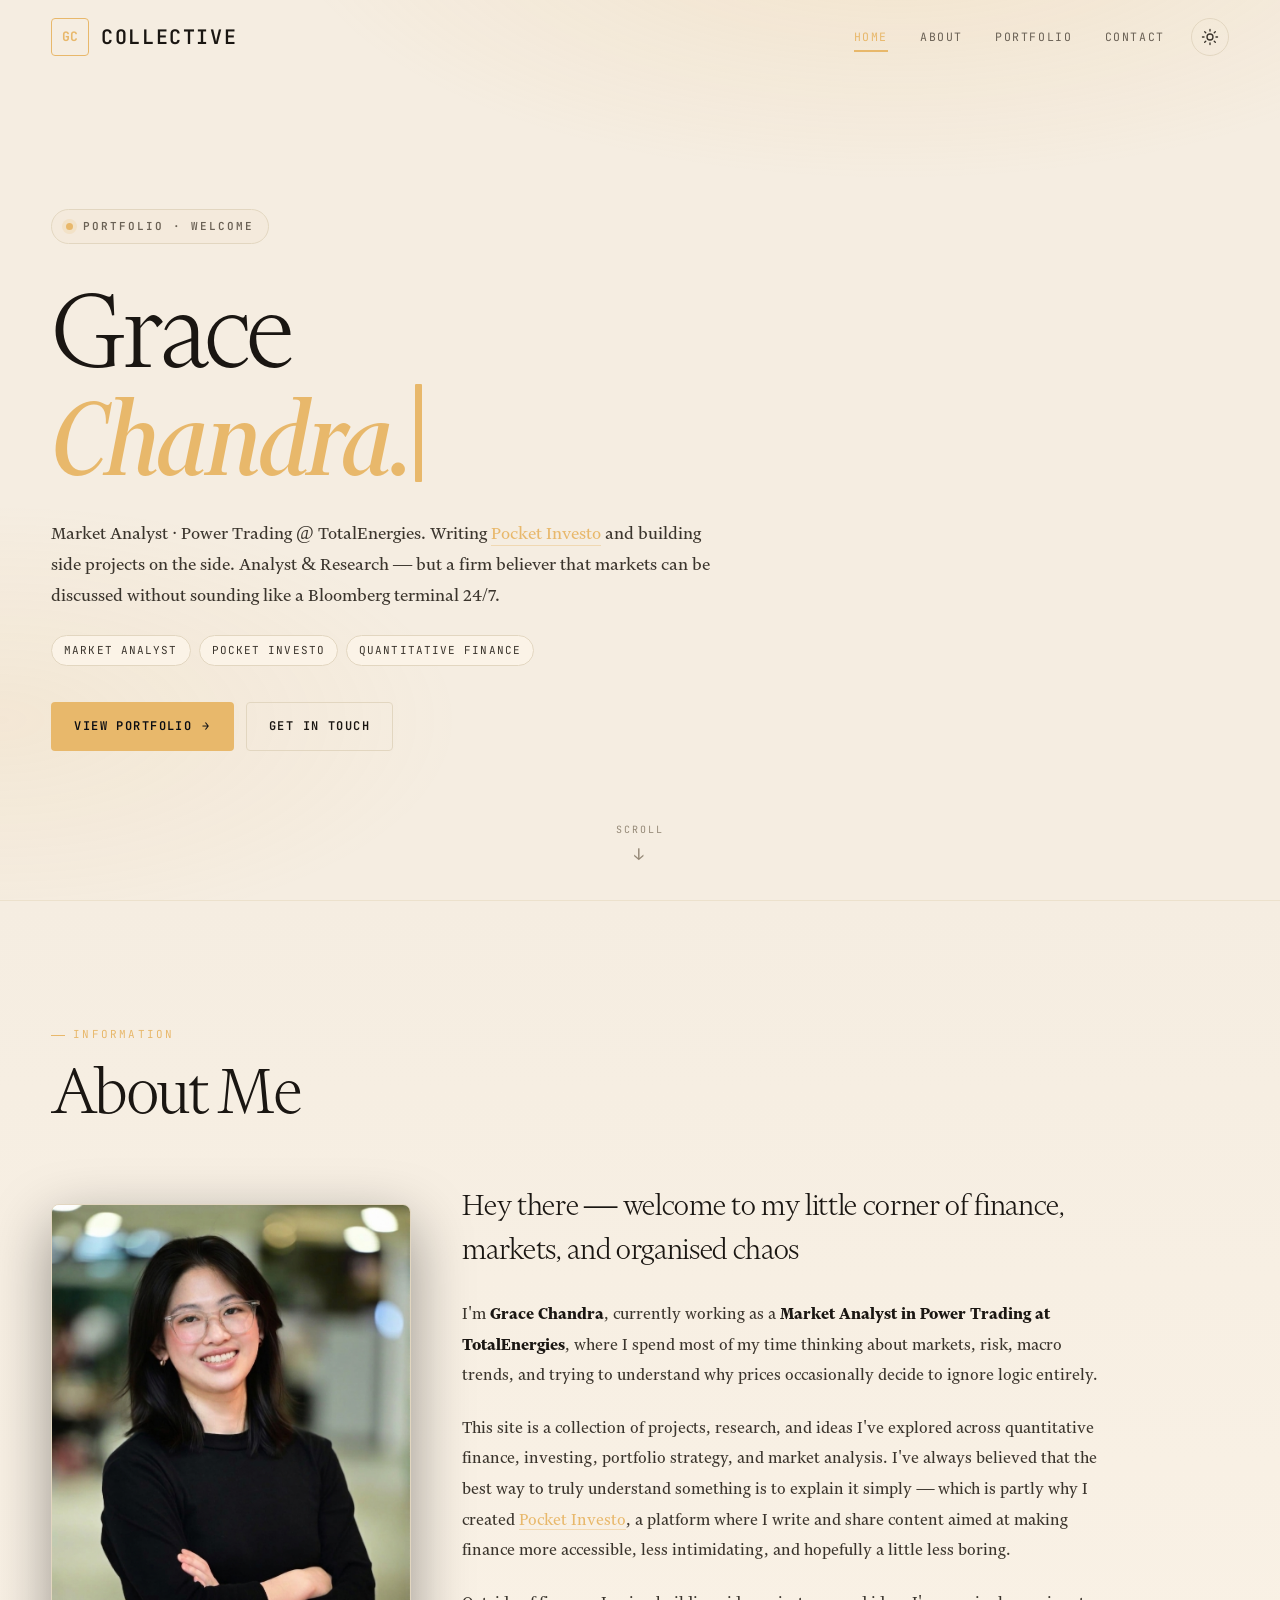
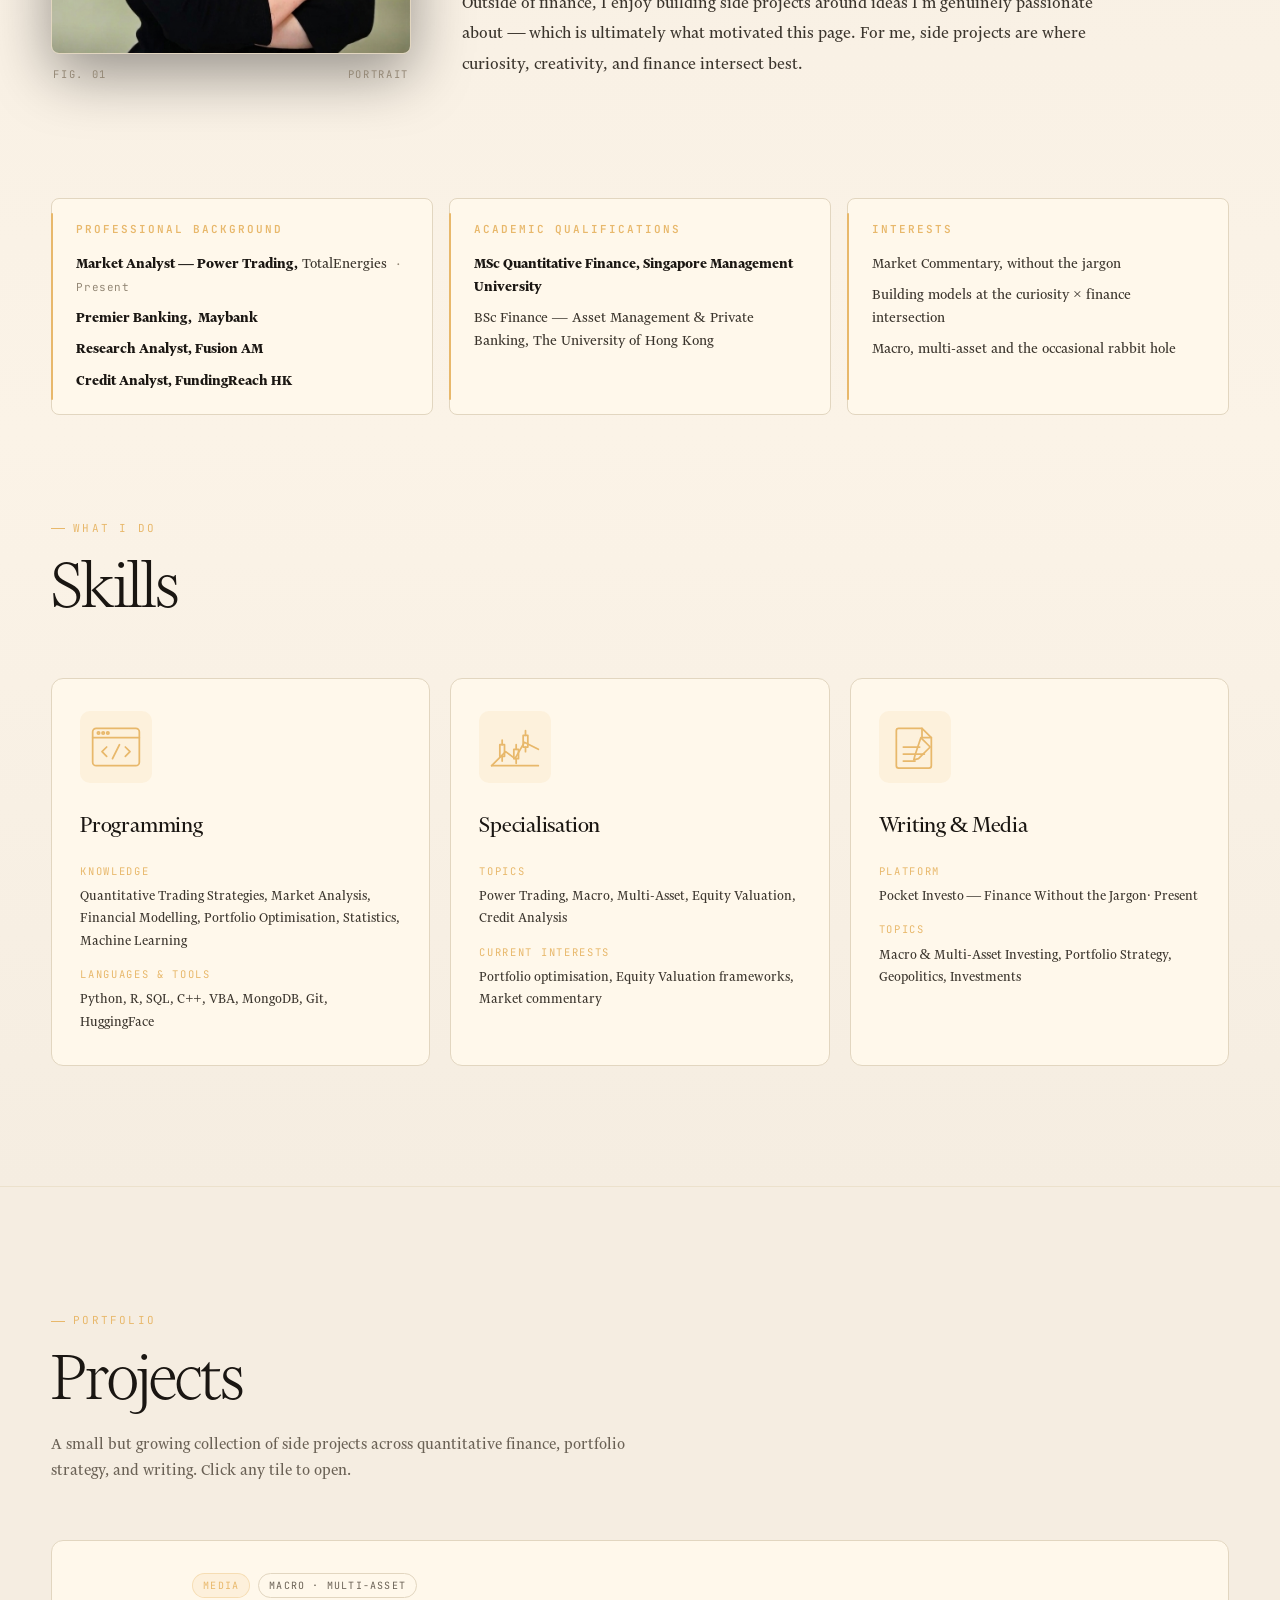
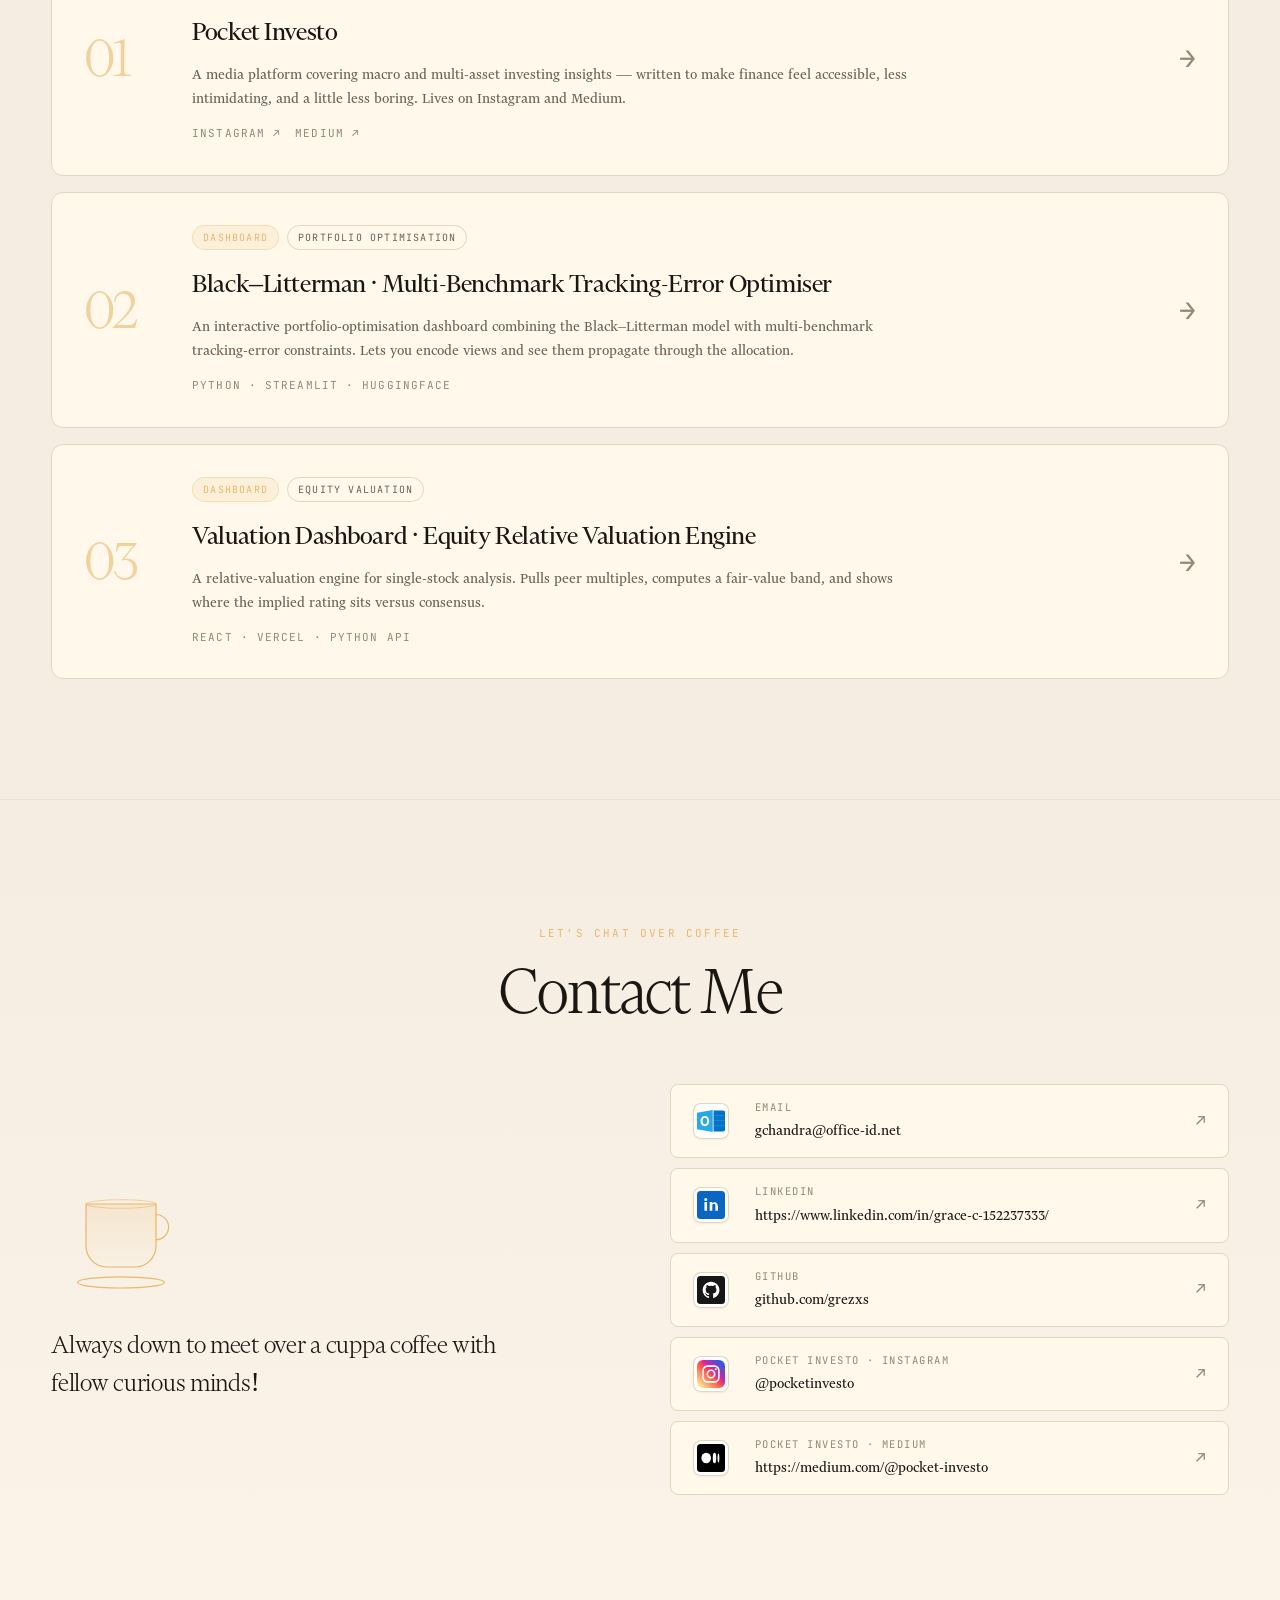
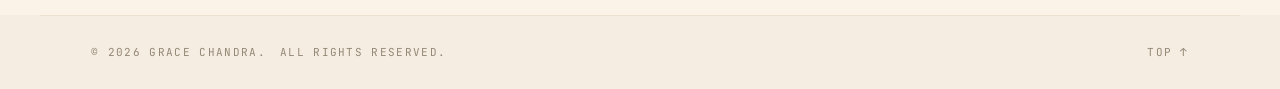
==== commit be193e84: "Add fonts, profile photo, sanity checks, and fix pre-launch issues - Add fonts/ (20 Financier Displa" ====
--- a/Portfolio.html
+++ b/Portfolio.html
@@ -3,6 +3,8 @@
 <head>
   <meta charset="utf-8" />
   <meta name="viewport" content="width=device-width, initial-scale=1" />
+  <meta name="description" content="Grace Chandra — Market Analyst in Power Trading at TotalEnergies. Quantitative finance projects, portfolio tools, and the Pocket Investo writing platform." />
+  <link rel="icon" href="data:image/svg+xml,<svg xmlns='http://www.w3.org/2000/svg' viewBox='0 0 32 32'><rect width='32' height='32' rx='5' fill='%230a0a0b'/><text x='50%25' y='54%25' dominant-baseline='central' text-anchor='middle' font-family='monospace' font-weight='700' font-size='13' fill='%23e8b86b'>GC</text></svg>" />
   <title>GCollective · Market Analyst · Pocket Investo</title>
   <link rel="stylesheet" href="colors_and_type.css" />
   <link rel="stylesheet" href="quant.css" />
@@ -41,12 +43,12 @@
 
         <h1 class="display display-cycle" aria-label="Grace Chandra">
           <span class="cyc cyc-1" style="text-align: left"><span class="cyc-text" data-cyc="first" style="font-size: 120px">GC</span><span class="cyc-caret" data-caret="first"></span></span>
-          <em class="cyc cyc-2"><span class="cyc-text" data-cyc="second" style="font-size: 12px">Investo.</span><span class="cyc-caret" data-caret="second"></span></em>
+          <em class="cyc cyc-2"><span class="cyc-text" data-cyc="second" style="font-size: 120px">Investo.</span><span class="cyc-caret" data-caret="second"></span></em>
         </h1>
 
         <p class="lede">
           Market Analyst&nbsp;·&nbsp;Power Trading @ TotalEnergies. Writing
-          <a href="https://www.instagram.com/pocketinvesto/" target="_blank" rel="noopener">Pocket Investo</a> and building side projects on the side.
+          <a href="https://www.instagram.com/pocket.investo/" target="_blank" rel="noopener">Pocket Investo</a> and building side projects on the side.
           Analyst &amp; Research — but a firm believer that markets can be discussed without sounding like a Bloomberg terminal 24/7.
         </p>
 
@@ -83,10 +85,8 @@
           <img src="uploads/profile_photo-1779107122001.png" alt="Grace Chandra portrait" />
         </div>
         <div class="portrait-caption">
-          <span>
-</span>
-          <span>
-</span>
+          <span>FIG. 01</span>
+          <span>PORTRAIT</span>
         </div>
       </aside>
 
@@ -98,7 +98,7 @@
         </p>
 
         <p>
-          This site is a collection of projects, research, and ideas I've explored across quantitative finance, investing, portfolio strategy, and market analysis. I've always believed that the best way to truly understand something is to explain it simply — which is partly why I created <a href="https://www.instagram.com/pocketinvesto/" target="_blank" rel="noopener">Pocket Investo</a>, a platform where I write and share content aimed at making finance more accessible, less intimidating, and hopefully a little less boring.
+          This site is a collection of projects, research, and ideas I've explored across quantitative finance, investing, portfolio strategy, and market analysis. I've always believed that the best way to truly understand something is to explain it simply — which is partly why I created <a href="https://www.instagram.com/pocket.investo/" target="_blank" rel="noopener">Pocket Investo</a>, a platform where I write and share content aimed at making finance more accessible, less intimidating, and hopefully a little less boring.
         </p>
 
         <p>
@@ -122,7 +122,7 @@
       <div class="bio-block">
         <h3>Academic Qualifications</h3>
         <ul>
-          <li><strong>MSc Quantitative Finance, Singapore Management Univeristy</strong></li>
+          <li><strong>MSc Quantitative Finance, Singapore Management University</strong></li>
           <li>BSc Finance — Asset Management &amp; Private Banking, The University of Hong Kong</li>
         </ul>
       </div>
@@ -219,7 +219,7 @@
 
     <div class="project-grid">
 
-      <a class="project" href="https://www.instagram.com/pocketinvesto/" target="_blank" rel="noopener">
+      <a class="project" href="https://www.instagram.com/pocket.investo/" target="_blank" rel="noopener">
         <div class="project-no">01</div>
         <div class="project-body">
           <div class="project-tags">
@@ -363,7 +363,7 @@
 
       <ul class="contact-list">
         <li>
-          <a href="mailto:gchandra@office-id.net">
+          <a href="mailto:gchandra@office-id.net?subject=Hello%20from%20your%20portfolio">
             <span class="ch-icon" aria-hidden="true">
               <!-- Outlook -->
               <svg viewBox="0 0 32 32" width="22" height="22">
@@ -415,7 +415,7 @@
           </a>
         </li>
         <li>
-          <a href="https://www.instagram.com/pocketinvesto/" target="_blank" rel="noopener">
+          <a href="https://www.instagram.com/pocket.investo/" target="_blank" rel="noopener">
             <span class="ch-icon" aria-hidden="true">
               <!-- Instagram -->
               <svg viewBox="0 0 32 32" width="22" height="22">
@@ -442,7 +442,7 @@
           </a>
         </li>
         <li>
-          <a href="https://medium.com/@pocketinvesto" target="_blank" rel="noopener">
+          <a href="https://medium.com/@pocket-investo" target="_blank" rel="noopener">
             <span class="ch-icon" aria-hidden="true">
               <!-- Medium -->
               <svg viewBox="0 0 32 32" width="22" height="22">
@@ -861,12 +861,10 @@
       });
     })();
   </script>
+
+  <style id="__om-edit-overrides">
+    #contact .lede >:is(h1,h2,h3,h4,h5,h6,p,li,dt,dd,blockquote,figcaption,label,span,a,em,strong,small,td,th,caption) { font-family: "Financier Display" !important; font-size: 30px !important }
+    [aria-label="Home"] :is(h1,h2,h3,h4,h5,h6,p,li,dt,dd,blockquote,figcaption,label,span,a,em,strong,small,td,th,caption) >:is(h1,h2,h3,h4,h5,h6,p,li,dt,dd,blockquote,figcaption,label,span,a,em,strong,small,td,th,caption) >b { font-size: 20px !important }
+  </style>
 </body>
 </html>
-
-<style id="__om-edit-overrides">
-#contact .lede >:is(h1,h2,h3,h4,h5,h6,p,li,dt,dd,blockquote,figcaption,label,span,a,em,strong,small,td,th,caption) { font-family: "Segoe UI" !important }
-#contact .lede >:is(h1,h2,h3,h4,h5,h6,p,li,dt,dd,blockquote,figcaption,label,span,a,em,strong,small,td,th,caption) { font-family: "Financier Display" !important }
-#contact .lede >:is(h1,h2,h3,h4,h5,h6,p,li,dt,dd,blockquote,figcaption,label,span,a,em,strong,small,td,th,caption) { font-size: 30px !important }
-[aria-label="Home"] :is(h1,h2,h3,h4,h5,h6,p,li,dt,dd,blockquote,figcaption,label,span,a,em,strong,small,td,th,caption) >:is(h1,h2,h3,h4,h5,h6,p,li,dt,dd,blockquote,figcaption,label,span,a,em,strong,small,td,th,caption) >b { font-size: 20px !important }
-</style>
--- a/quant.css
+++ b/quant.css
@@ -1,6 +1,5 @@
 /* ─────────────────────────────────────────────────────────────────
    Grace Chandra · Personal Portfolio
-   Single-page dark portfolio, inspired by quantcollective.io
    ───────────────────────────────────────────────────────────────── */
 
 :root {
